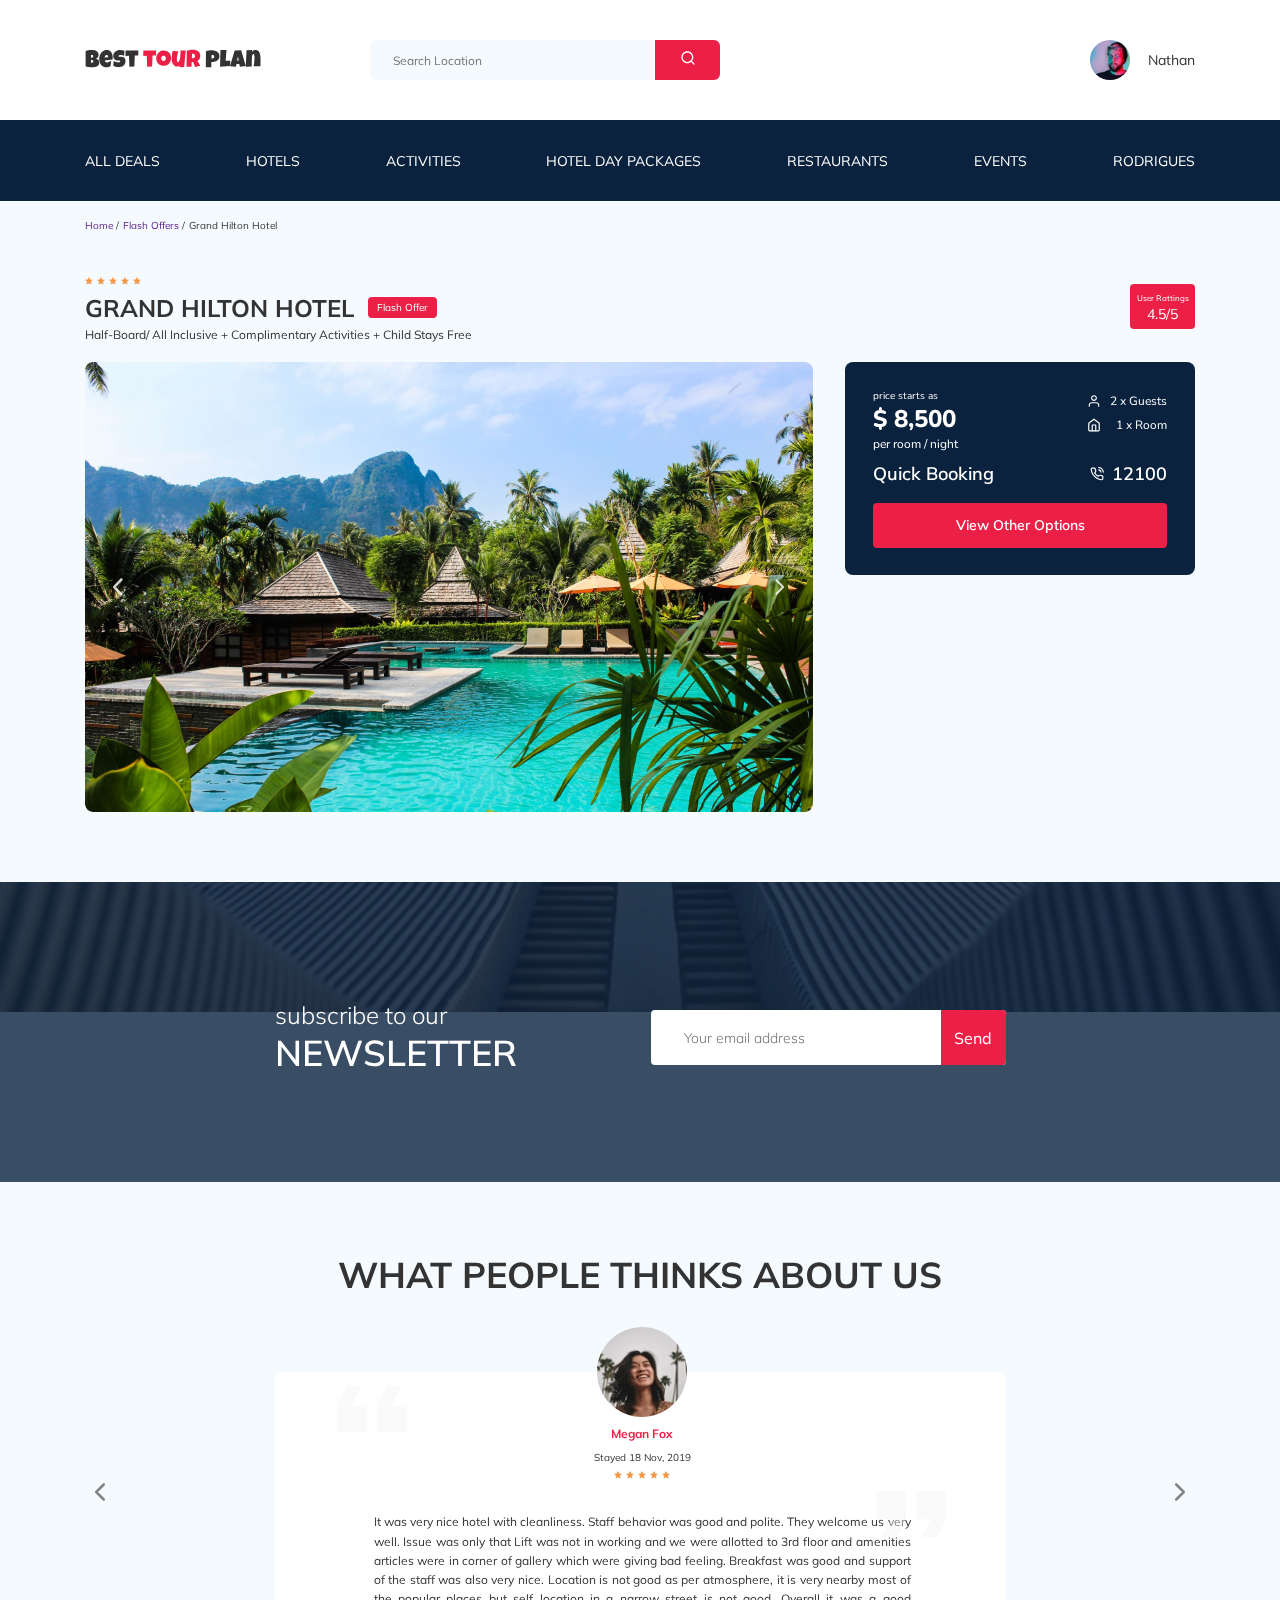
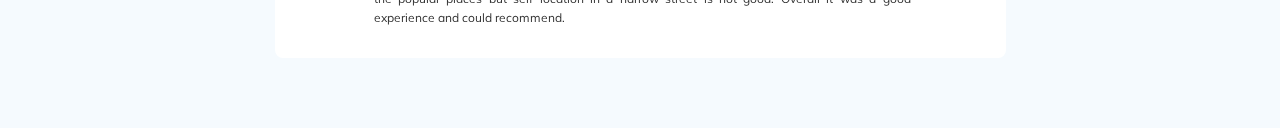
==== index.html @ c6897588 "create prollax effect for newsletter background" ====
<!DOCTYPE html>
<html lang="en">
<head>
    <meta charset="UTF-8">
    <meta name="viewport" content="width=device-width, initial-scale=1.0">
    <link rel="stylesheet" href="./css/swiper-bundle.min.css">
    <link rel="stylesheet" href="./css/style.css">
    <link href="https://fonts.googleapis.com/css2?family=Mulish:wght@400;700&family=Nunito:wght@400;700;800&display=swap" rel="stylesheet">
    <title>Best Tour Plan - Hotel Booking</title>
</head>
<body>
    <header class="navbar">
        <div class="container">
            <div class="navbar-top">
                <a href="#" class="logo">
                    <img src="img/logo.svg" alt="Logo: Best Tour Plan" class="logo__img">
                </a>

                <form action="get" class="search navbar__search">
                    <input type="text" class="search__input" placeholder="Search Location">
                    <button class="search__button">
                        <img src="img/search.svg" alt="Icon: search">
                    </button>
                </form>

                <a href="#" class="navbar__user user">
                    <img src="img/avatar.jpg" alt="Avatar: Nathan" class="user__avatar">
                    <span class="user__name">Nathan</span>
                </a>
                <!-- /.user -->
                <button class="menu-btn navbar-top__menu-btn">
                    <span class="menu-btn__line"></span>
                    <span class="menu-btn__line"></span>
                    <span class="menu-btn__line"></span>
                </button>
            </div>
            <!-- /.navbar-top -->
        </div>
        <!-- /.container -->
        <div class="navbar-bottom">
            <div class="container">
                <ul class="navbar-menu">
                    <li class="navbar-menu__item"><a href="#" class="navbar-menu__link">All Deals</a></li>
                    <li class="navbar-menu__item"><a href="#" class="navbar-menu__link">Hotels</a></li>
                    <li class="navbar-menu__item"><a href="#" class="navbar-menu__link">Activities</a></li>
                    <li class="navbar-menu__item"><a href="#" class="navbar-menu__link">Hotel Day Packages</a></li>
                    <li class="navbar-menu__item"><a href="#" class="navbar-menu__link">Restaurants</a></li>
                    <li class="navbar-menu__item"><a href="#" class="navbar-menu__link">Events</a></li>
                    <li class="navbar-menu__item"><a href="#" class="navbar-menu__link">Rodrigues</a></li>
                </ul>
                <!-- /.navbar-menu -->
            </div>
            <!-- /.container -->
        </div>
        <!-- /.navbar-bottom -->
    </header>
    <nav class="breadcrumb">
        <div class="container">
            <ul class="breadcrumb-list">
                <li class="breadcrumb-list__item">
                    <a href="" class="breadcrumb-list__link">Home</a>
                </li>
                <li class="breadcrumb-list__item">
                    <a href="" class="breadcrumb-list__link">Flash Offers</a>
                </li>
                <li class="breadcrumb-list__item">Grand Hilton Hotel</li>
            </ul>
        </div>
        <!-- /.container -->
    </nav>
    <!-- /.breadcrumb -->
    <section class="hotel">
        <div class="container">
            <div class="hotel-info">
                <div class="hotel-info__left">
                    <div class="hotel-wrapper">
                        <div class="stars">
                            <img src="img/star.svg" alt="Star" class="star">
                            <img src="img/star.svg" alt="Star" class="star">
                            <img src="img/star.svg" alt="Star" class="star">
                            <img src="img/star.svg" alt="Star" class="star">
                            <img src="img/star.svg" alt="Star" class="star">
                        </div>
                        <h1 class="hotel-name hotel-info__name">GRAND HILTON HOTEL</h1>
                        <span class="hotel-info__offer extras">Flash Offer</span>
                    </div>
                    <!-- /.hotel-wrapper -->
                    <p class="description">Half-Board/ All Inclusive + Complimentary Activities + Child Stays Free</p>
                </div>
                <div class="hotel-info__right">
                    <div class="raiting extras">
                        <span class="raiting__text">User Rattings</span>
                        <span class="raiting__counter">4.5/<span class="raiting__counter">5</span></span>
                    </div>
                    <!-- /.raiting -->
                </div>
            </div>
            <!-- /.hotel-info -->
            <div class="hotel-grid">
                <div class="slider">
                    <!-- Slider main container -->
                    <div class="swiper-container hotel-slider">
                        <!-- Additional required wrapper -->
                        <div class="swiper-wrapper">
                            <!-- Slides -->
                            <div class="swiper-slide">
                                <img class="swiper-slide__img" src="img/slide.jpg" alt="Slide"/>
                            </div>
                            <div class="swiper-slide">
                                <img class="swiper-slide__img" src="img/slide1.jpg" alt="Slide"/>
                            </div>
                            <div class="swiper-slide">
                                <img class="swiper-slide__img" src="img/slide2.jpg" alt="Slide"/>
                            </div>
                            <div class="swiper-slide">
                                <img class="swiper-slide__img" src="img/slide3.jpg" alt="Slide"/>
                            </div>
                            <div class="swiper-slide">
                                <img class="swiper-slide__img" src="img/slide4.jpg" alt="Slide"/>
                            </div>
                            <div class="swiper-slide">
                                <img class="swiper-slide__img" src="img/slide5.jpg" alt="Slide"/>
                            </div>
                        </div>

                        <!-- If we need navigation buttons -->
                        <button class="slider-button slider-button--prev"></button>
                        <button class="slider-button slider-button--next"></button>
                    </div>
                </div>
                <!-- /.slider -->
                <div class="hotel-data">
                    <div class="booking">
                        <div class="booking__info">
                            <div class="price">
                                <span class="price__start">price starts as</span>
                                <strong class="price__pricetag">$ 8,500</strong>
                                <span class="price__per-room">per room / night</span>
                            </div>
                            <div class="booking-room">
                                <div class="booking__text">
                                    <img src="img/user.svg" alt="Icon user" class="booking__icon">
                                    <span class="booking__description">2 x Guests</span>
                                </div>
                                <div class="booking__text">
                                    <img src="img/home.svg" alt="Icon user" class="booking__icon">
                                    <span class="booking__description">1 x Room</span>
                                </div>
                            </div>
                        </div>
                        <!-- /.booking-info -->
                        <div class="call-center">
                            <span class="call-center__text">Quick Booking</span>
                            <a href="tel:12100" class="call-center__phone">
                                <img src="img/phone-call.svg" alt="Icon phone">
                                <span class="call-center__num">12100</span>
                            </a>
                        </div>
                        <!-- /.call-center -->
                        <button class="button extras booking__button">View Other Options</button>
                    </div>
                    <!-- /.booking -->
                    <div class="map">
                        <iframe src="https://www.google.com/maps/embed?pb=!1m18!1m12!1m3!1d6371451.900787557!2d15.910583748722319!3d42.6094086782353!2m3!1f0!2f0!3f0!3m2!1i1024!2i768!4f13.1!3m3!1m2!1s0x0%3A0x2f95aef5e17af993!2sHilton%20Sorrento%20Palace!5e0!3m2!1sru!2sby!4v1600784688080!5m2!1sru!2sby" 
                        width="100%" height="100%" frameborder="0" style="border:0;border-radius: 10px;" allowfullscreen="" aria-hidden="false" tabindex="0"></iframe>
                    </div>
                    <!-- /.map -->
                </div>
            </div>
            <!-- /.hotel-grid -->
        </div>
        <!-- /.container -->
    </section>
    <section class="newsletter" data-parallax="scroll">
        <div class="newsletter-wrapper">
            <h2 class="newsletter-title">
                subscribe to our
                <span class="newsletter-title__strong">Newsletter</span>
            </h2>
            <form action="get" class="subscribe newsletter__subscribe">
                <input type="text" class="subscribe__input" placeholder="Your email address">
                <button class="subscribe__button">Send</button>
            </form>
        </div>
        <!-- /.newsletter-wrapper -->
    </section>
    <section class="reviews">
        <div class="container">
            <h2 class="reviews__title">What people thinks about us</h2>
            <div class="swiper-container reviews-slider">
                <!-- Additional required wrapper -->
                <div class="swiper-wrapper">
                    <!-- Slides -->
                    <div class="swiper-slide">
                        <div class="reviews-slider__item">
                            <div class="reviews-slider__profile">
                                <img src="img/review-avatar.jpg" alt="Photo Megan Fox" class="reviews-slider__avatar">
                                <h3 class="reviews-slider__username">Megan Fox</h3>
                                <span class="reviews-slider__date">Stayed 18 Nov, 2019</span>
                                <div class="stars reviews-rating">
                                    <img src="img/star.svg" alt="Star" class="star">
                                    <img src="img/star.svg" alt="Star" class="star">
                                    <img src="img/star.svg" alt="Star" class="star">
                                    <img src="img/star.svg" alt="Star" class="star">
                                    <img src="img/star.svg" alt="Star" class="star">
                                </div>
                            </div>
                            <!-- /.reviews-slider__profile -->
                            <p class="reviews-slider__text">
                                It was very nice hotel with cleanliness. Staff behavior was good and polite. 
                                They welcome us very well. Issue was only that Lift was not in working and 
                                we were allotted to 3rd floor and amenities articles were in corner of gallery 
                                which were giving bad feeling. Breakfast was good and support of the staff was 
                                also very nice. Location is not good as per atmosphere, it is very nearby most 
                                of the popular places but self location in a narrow street is not good. Overall 
                                it was a good experience and could recommend. 
                            </p>
                            <!-- /.reviews-slider__text -->
                        </div>
                        <!-- /.reviews-slider__item -->
                    </div>
                    <!-- /.swiper-slide -->
                    <div class="swiper-slide">
                        <div class="reviews-slider__item">
                            <div class="reviews-slider__profile">
                                <img src="img/review-avatar1.jpg" alt="Photo Mabel" class="reviews-slider__avatar">
                                <h3 class="reviews-slider__username">Mabel</h3>
                                <span class="reviews-slider__date">Stayed 1 July, 2019</span>
                                <div class="stars reviews-rating">
                                    <img src="img/star.svg" alt="Star" class="star">
                                    <img src="img/star.svg" alt="Star" class="star">
                                    <img src="img/star.svg" alt="Star" class="star">
                                    <img src="img/star.svg" alt="Star" class="star">
                                    <img src="img/star.svg" alt="Star" class="star">
                                </div>
                            </div>
                            <!-- /.reviews-slider__profile -->
                            <p class="reviews-slider__text">
                                It was very nice hotel with cleanliness. Staff behavior was good and polite. 
                                They welcome us very well. Issue was only that Lift was not in working and 
                                we were allotted to 3rd floor and amenities articles were in corner of gallery 
                                which were giving bad feeling. Breakfast was good and support of the staff was 
                                also very nice. Location is not good as per atmosphere, it is very nearby most 
                                of the popular places but self location in a narrow street is not good. Overall 
                                it was a good experience and could recommend. 
                            </p>
                            <!-- /.reviews-slider__text -->
                        </div>
                        <!-- /.reviews-slider__item -->
                    </div>
                    <!-- /.swiper-slide -->
                    <div class="swiper-slide">
                        <div class="reviews-slider__item">
                            <div class="reviews-slider__profile">
                                <img src="img/review-avatar2.jpg" alt="Photo OMON" class="reviews-slider__avatar">
                                <h3 class="reviews-slider__username">OMONovez</h3>
                                <span class="reviews-slider__date">Stayed 23 Sep, 2020</span>
                                <div class="stars reviews-rating">
                                    <img src="img/star.svg" alt="Star" class="star">
                                </div>
                            </div>
                            <!-- /.reviews-slider__profile -->
                            <p class="reviews-slider__text">
                                Worst hotel ive stayed in. - The lock housing was exposed meaning it wasnt difficult 
                                to break into our room. - No safety deposit boxes in rooms. - Hot water constantly 
                                running out. - No ventilation in bathroom (No window or extractor fan) leaving the 
                                bathroom misty after taking a shower and leaving it smelly after using the loo. - 
                                Virtually no cooking utensils, making a basic task such as hard boiling an egg extremely difficult. 
                                No sponge to clean any dishes. - Beds were extremely uncomfortable, may as well of slept on their sun loungers. 
                            </p>
                            <!-- /.reviews-slider__text -->
                        </div>
                        <!-- /.reviews-slider__item -->
                    </div>
                    <!-- /.swiper-slide -->
                </div>
                <!-- If we need navigation buttons -->
                <button class="reviews-slider__button reviews-slider__button--prev"></button>
                <button class="reviews-slider__button reviews-slider__button--next"></button>
            </div>
        </div>
        <!-- /.container -->
    </section>
    <script src="https://ajax.googleapis.com/ajax/libs/jquery/3.2.1/jquery.min.js"></script>
    <script src="js/parallax.min.js"></script>    
    <script src="js/swiper-bundle.min.js"></script>
    <script src="js/main.js"></script>
</body>
</html>
---- css/style.css ----
* {
  -webkit-box-sizing: border-box;
          box-sizing: border-box;
}

body {
  color: #333333;
  font-family: 'Mulish', sans-serif;
  background-color: #F5FAFE;
}

.container {
  max-width: 1110px;
  margin: auto;
}

img {
  max-width: 100%;
}

button {
  border: none;
  cursor: pointer;
}

html {
  line-height: 1.15;
  /* 1 */
  -webkit-text-size-adjust: 100%;
  /* 2 */
}

/* Sections
     ========================================================================== */
/**
   * Remove the margin in all browsers.
   */
body {
  margin: 0;
}

/**
   * Render the `main` element consistently in IE.
   */
main {
  display: block;
}

/**
   * Correct the font size and margin on `h1` elements within `section` and
   * `article` contexts in Chrome, Firefox, and Safari.
   */
h1 {
  font-size: 2em;
  margin: 0.67em 0;
}

/* Grouping content
     ========================================================================== */
/**
   * 1. Add the correct box sizing in Firefox.
   * 2. Show the overflow in Edge and IE.
   */
hr {
  -webkit-box-sizing: content-box;
          box-sizing: content-box;
  /* 1 */
  height: 0;
  /* 1 */
  overflow: visible;
  /* 2 */
}

/**
   * 1. Correct the inheritance and scaling of font size in all browsers.
   * 2. Correct the odd `em` font sizing in all browsers.
   */
pre {
  font-family: monospace, monospace;
  /* 1 */
  font-size: 1em;
  /* 2 */
}

/* Text-level semantics
     ========================================================================== */
/**
   * Remove the gray background on active links in IE 10.
   */
a {
  background-color: transparent;
}

/**
   * 1. Remove the bottom border in Chrome 57-
   * 2. Add the correct text decoration in Chrome, Edge, IE, Opera, and Safari.
   */
abbr[title] {
  border-bottom: none;
  /* 1 */
  text-decoration: underline;
  /* 2 */
  -webkit-text-decoration: underline dotted;
          text-decoration: underline dotted;
  /* 2 */
}

/**
   * Add the correct font weight in Chrome, Edge, and Safari.
   */
b,
strong {
  font-weight: bolder;
}

/**
   * 1. Correct the inheritance and scaling of font size in all browsers.
   * 2. Correct the odd `em` font sizing in all browsers.
   */
code,
kbd,
samp {
  font-family: monospace, monospace;
  /* 1 */
  font-size: 1em;
  /* 2 */
}

/**
   * Add the correct font size in all browsers.
   */
small {
  font-size: 80%;
}

/**
   * Prevent `sub` and `sup` elements from affecting the line height in
   * all browsers.
   */
sub,
sup {
  font-size: 75%;
  line-height: 0;
  position: relative;
  vertical-align: baseline;
}

sub {
  bottom: -0.25em;
}

sup {
  top: -0.5em;
}

/* Embedded content
     ========================================================================== */
/**
   * Remove the border on images inside links in IE 10.
   */
img {
  border-style: none;
}

/* Forms
     ========================================================================== */
/**
   * 1. Change the font styles in all browsers.
   * 2. Remove the margin in Firefox and Safari.
   */
button,
input,
optgroup,
select,
textarea {
  font-family: inherit;
  /* 1 */
  font-size: 100%;
  /* 1 */
  line-height: 1.15;
  /* 1 */
  margin: 0;
  /* 2 */
}

/**
   * Show the overflow in IE.
   * 1. Show the overflow in Edge.
   */
button,
input {
  /* 1 */
  overflow: visible;
}

/**
   * Remove the inheritance of text transform in Edge, Firefox, and IE.
   * 1. Remove the inheritance of text transform in Firefox.
   */
button,
select {
  /* 1 */
  text-transform: none;
}

/**
   * Correct the inability to style clickable types in iOS and Safari.
   */
button,
[type="button"],
[type="reset"],
[type="submit"] {
  -webkit-appearance: button;
}

/**
   * Remove the inner border and padding in Firefox.
   */
button::-moz-focus-inner,
[type="button"]::-moz-focus-inner,
[type="reset"]::-moz-focus-inner,
[type="submit"]::-moz-focus-inner {
  border-style: none;
  padding: 0;
}

/**
   * Restore the focus styles unset by the previous rule.
   */
button:-moz-focusring,
[type="button"]:-moz-focusring,
[type="reset"]:-moz-focusring,
[type="submit"]:-moz-focusring {
  outline: 1px dotted ButtonText;
}

/**
   * Correct the padding in Firefox.
   */
fieldset {
  padding: 0.35em 0.75em 0.625em;
}

/**
   * 1. Correct the text wrapping in Edge and IE.
   * 2. Correct the color inheritance from `fieldset` elements in IE.
   * 3. Remove the padding so developers are not caught out when they zero out
   *    `fieldset` elements in all browsers.
   */
legend {
  -webkit-box-sizing: border-box;
          box-sizing: border-box;
  /* 1 */
  color: inherit;
  /* 2 */
  display: table;
  /* 1 */
  max-width: 100%;
  /* 1 */
  padding: 0;
  /* 3 */
  white-space: normal;
  /* 1 */
}

/**
   * Add the correct vertical alignment in Chrome, Firefox, and Opera.
   */
progress {
  vertical-align: baseline;
}

/**
   * Remove the default vertical scrollbar in IE 10+.
   */
textarea {
  overflow: auto;
}

/**
   * 1. Add the correct box sizing in IE 10.
   * 2. Remove the padding in IE 10.
   */
[type="checkbox"],
[type="radio"] {
  -webkit-box-sizing: border-box;
          box-sizing: border-box;
  /* 1 */
  padding: 0;
  /* 2 */
}

/**
   * Correct the cursor style of increment and decrement buttons in Chrome.
   */
[type="number"]::-webkit-inner-spin-button,
[type="number"]::-webkit-outer-spin-button {
  height: auto;
}

/**
   * 1. Correct the odd appearance in Chrome and Safari.
   * 2. Correct the outline style in Safari.
   */
[type="search"] {
  -webkit-appearance: textfield;
  /* 1 */
  outline-offset: -2px;
  /* 2 */
}

/**
   * Remove the inner padding in Chrome and Safari on macOS.
   */
[type="search"]::-webkit-search-decoration {
  -webkit-appearance: none;
}

/**
   * 1. Correct the inability to style clickable types in iOS and Safari.
   * 2. Change font properties to `inherit` in Safari.
   */
::-webkit-file-upload-button {
  -webkit-appearance: button;
  /* 1 */
  font: inherit;
  /* 2 */
}

/* Interactive
     ========================================================================== */
/*
   * Add the correct display in Edge, IE 10+, and Firefox.
   */
details {
  display: block;
}

/*
   * Add the correct display in all browsers.
   */
summary {
  display: list-item;
}

/* Misc
     ========================================================================== */
/**
   * Add the correct display in IE 10+.
   */
template {
  display: none;
}

/**
   * Add the correct display in IE 10.
   */
[hidden] {
  display: none;
}

.navbar {
  background-color: #fff;
}

.navbar-top {
  display: -webkit-box;
  display: -ms-flexbox;
  display: flex;
  -webkit-box-align: center;
      -ms-flex-align: center;
          align-items: center;
  -webkit-box-pack: justify;
      -ms-flex-pack: justify;
          justify-content: space-between;
  padding-top: 40px;
  padding-bottom: 40px;
}

.navbar-top__menu-btn {
  display: none;
}

.navbar__search {
  margin-right: auto;
  margin-left: 108px;
}

.navbar-bottom {
  background-color: #0A223D;
  width: 100%;
}

.navbar-menu {
  text-decoration: none;
  color: #fff;
  list-style: none;
  margin: 0;
  display: -webkit-box;
  display: -ms-flexbox;
  display: flex;
  -webkit-box-align: center;
      -ms-flex-align: center;
          align-items: center;
  -webkit-box-pack: justify;
      -ms-flex-pack: justify;
          justify-content: space-between;
  background-color: #0A223D;
  padding: 31px 0;
}

.navbar-menu__link {
  color: inherit;
  text-decoration: none;
  text-transform: uppercase;
  font-size: 14px;
  line-height: 18px;
}

.logo {
  width: 177px;
}

.search {
  display: -webkit-box;
  display: -ms-flexbox;
  display: flex;
  position: relative;
  overflow: hidden;
  border-radius: 6px;
  height: 40px;
}

.search__input {
  width: 350px;
  height: 100%;
  padding-left: 23px;
  padding-right: 75px;
  background-color: #F5FAFE;
  border: none;
  font-size: 12px;
  line-height: 15px;
  color: #333333;
}

.search__button {
  position: absolute;
  border: none;
  top: 0;
  right: 0;
  height: 100%;
  width: 65px;
  background-color: #EC1F46;
}

.user {
  display: -webkit-box;
  display: -ms-flexbox;
  display: flex;
  -webkit-box-align: center;
      -ms-flex-align: center;
          align-items: center;
  text-decoration: none;
}

.user__avatar {
  width: 40px;
  height: 40px;
  border-radius: 50%;
  -o-object-fit: cover;
     object-fit: cover;
  margin-right: 18px;
}

.user__name {
  font-size: 14px;
  line-height: 18px;
  color: #333333;
}

.breadcrumb-list {
  list-style: none;
  display: -webkit-box;
  display: -ms-flexbox;
  display: flex;
  -webkit-box-align: center;
      -ms-flex-align: center;
          align-items: center;
  padding: 18px 0;
  margin: 0;
}

.breadcrumb-list__link {
  text-decoration: none;
}

.breadcrumb-list__item {
  font-size: 10px;
  line-height: 13px;
}

.breadcrumb-list__item:not(:last-child)::after {
  content: '/';
  margin-right: 4px;
}

.hotel {
  padding-top: 20px;
  padding-bottom: 70px;
}

.hotel-info {
  display: -webkit-box;
  display: -ms-flexbox;
  display: flex;
  -webkit-box-pack: justify;
      -ms-flex-pack: justify;
          justify-content: space-between;
  -webkit-box-align: center;
      -ms-flex-align: center;
          align-items: center;
  padding-bottom: 20px;
}

.hotel-info__left {
  color: #333333;
}

.hotel-info__offer {
  padding: 4px 9px;
  margin-top: 4px;
  font-size: 10px;
  line-height: 13px;
}

.hotel-name {
  font-weight: bold;
  font-size: 24px;
  line-height: 30px;
  margin: 0;
  margin-top: 5px;
  display: inline;
  margin-right: 14px;
}

.hotel-wrapper {
  display: -webkit-box;
  display: -ms-flexbox;
  display: flex;
  -ms-flex-wrap: wrap;
      flex-wrap: wrap;
  -webkit-box-align: center;
      -ms-flex-align: center;
          align-items: center;
}

.hotel-grid {
  display: -webkit-box;
  display: -ms-flexbox;
  display: flex;
  -webkit-box-pack: justify;
      -ms-flex-pack: justify;
          justify-content: space-between;
}

.hotel-data {
  display: -webkit-box;
  display: -ms-flexbox;
  display: flex;
  -webkit-box-orient: vertical;
  -webkit-box-direction: normal;
      -ms-flex-direction: column;
          flex-direction: column;
  -webkit-box-pack: justify;
      -ms-flex-pack: justify;
          justify-content: space-between;
}

.stars {
  -ms-flex-preferred-size: 100%;
      flex-basis: 100%;
}

.extras {
  background-color: #EC1F46;
  border-radius: 4px;
  color: #fff;
}

.raiting {
  max-width: 65px;
  min-height: 45px;
  text-align: center;
  padding-top: 2px;
}

.raiting__text {
  font-size: 8px;
  line-height: 10px;
}

.raiting__counter {
  font-size: 14px;
  line-height: 18px;
}

.raiting__counter-max {
  font-size: 11px;
}

.description {
  font-size: 12px;
  line-height: 15px;
  margin: 0;
  margin-top: 4px;
}

.swiper-container {
  width: 100%;
  height: 100%;
  border-radius: 8px;
}

.slider {
  width: 728px;
  height: 450px;
}

.slider-button {
  position: absolute;
  top: 50%;
  -webkit-transform: translateY(-50%);
          transform: translateY(-50%);
  z-index: 99;
  width: 30px;
  height: 30px;
  cursor: pointer;
  background-color: transparent;
  background-position: center;
  background-repeat: no-repeat;
  background-size: 10px;
}

.slider-button--next {
  right: 18px;
  background-image: url(../img/arrow-next.svg);
}

.slider-button--prev {
  left: 18px;
  background-image: url(../img/arrow-prev.svg);
}

.booking {
  background-color: #0A223D;
  border-radius: 8px;
  width: 350px;
  min-height: 210px;
  padding: 27px 28px;
  color: #fff;
}

.booking__info {
  display: -webkit-box;
  display: -ms-flexbox;
  display: flex;
  -webkit-box-pack: justify;
      -ms-flex-pack: justify;
          justify-content: space-between;
  margin-bottom: 9px;
}

.booking-room {
  margin-top: 4px;
  font-family: Nunito;
  font-size: 12px;
  line-height: 16px;
}

.booking__text {
  display: -webkit-box;
  display: -ms-flexbox;
  display: flex;
  -webkit-box-align: center;
      -ms-flex-align: center;
          align-items: center;
  -webkit-box-pack: justify;
      -ms-flex-pack: justify;
          justify-content: space-between;
  font-style: normal;
  font-weight: normal;
  margin-bottom: 8px;
}

.booking__description {
  margin-left: 9px;
}

.booking__button {
  width: 100%;
  min-height: 45px;
  font-style: normal;
  font-weight: 600;
  font-size: 14px;
  line-height: 19px;
}

.price {
  display: -webkit-box;
  display: -ms-flexbox;
  display: flex;
  -webkit-box-orient: vertical;
  -webkit-box-direction: normal;
      -ms-flex-direction: column;
          flex-direction: column;
}

.price__start {
  font-family: Nunito;
  font-size: 10px;
  line-height: 14px;
}

.price__pricetag {
  font-family: Nunito;
  font-weight: 800;
  font-size: 24px;
  line-height: 33px;
}

.price__per-room {
  font-family: Nunito;
  font-size: 12px;
  line-height: 16px;
}

.call-center {
  display: -webkit-box;
  display: -ms-flexbox;
  display: flex;
  -webkit-box-align: center;
      -ms-flex-align: center;
          align-items: center;
  -webkit-box-pack: justify;
      -ms-flex-pack: justify;
          justify-content: space-between;
  margin-bottom: 17px;
}

.call-center__text {
  font-style: normal;
  font-weight: 600;
  font-size: 18px;
  line-height: 25px;
}

.call-center__phone {
  display: -webkit-box;
  display: -ms-flexbox;
  display: flex;
  -webkit-box-align: center;
      -ms-flex-align: center;
          align-items: center;
  -webkit-box-pack: justify;
      -ms-flex-pack: justify;
          justify-content: space-between;
  color: inherit;
  text-decoration: none;
  font-style: normal;
  font-weight: 600;
  font-size: 18px;
  line-height: 25px;
}

.call-center__num {
  margin-left: 8px;
}

.map {
  width: 347px;
  height: 213px;
}

.newsletter {
  position: relative;
  padding: 98px 0 87px 0;
  background-position: center;
  background-repeat: no-repeat;
  background-size: cover;
}

.newsletter:before {
  content: '';
  position: absolute;
  top: 0;
  width: 100%;
  height: 100%;
  background-color: rgba(10, 34, 61, 0.8);
}

.newsletter-wrapper {
  position: relative;
  max-width: 731px;
  margin: auto;
  display: -webkit-box;
  display: -ms-flexbox;
  display: flex;
  -webkit-box-align: center;
      -ms-flex-align: center;
          align-items: center;
  -webkit-box-pack: justify;
      -ms-flex-pack: justify;
          justify-content: space-between;
}

.newsletter-title {
  display: -webkit-box;
  display: -ms-flexbox;
  display: flex;
  -webkit-box-orient: vertical;
  -webkit-box-direction: normal;
      -ms-flex-direction: column;
          flex-direction: column;
  color: #fff;
  font-weight: 300;
  font-size: 24px;
  line-height: 30px;
}

.newsletter-title__strong {
  font-weight: 600;
  font-size: 36px;
  line-height: 45px;
  text-transform: uppercase;
}

.subscribe {
  position: relative;
  overflow: hidden;
  border-radius: 4px;
  width: 355px;
  height: 55px;
}

.subscribe__input {
  position: absolute;
  width: 100%;
  height: 100%;
  border: none;
  padding-left: 33px;
  font-weight: 300;
  font-size: 14px;
  line-height: 18px;
  color: #BDBDBD;
  padding-right: 75px;
}

.subscribe__button {
  position: absolute;
  right: 0;
  top: 0;
  background-color: #EC1F46;
  min-width: 65px;
  max-width: 50%;
  height: 100%;
  border: none;
  color: #fff;
  overflow: hidden;
  word-break: break-all;
  text-overflow: ellipsis;
}

.subscribe__button:hover {
  overflow: auto;
  text-overflow: none;
  white-space: normal;
}

.reviews {
  padding: 40px 0 70px 0;
}

.reviews__title {
  font-weight: bold;
  font-size: 36px;
  line-height: 45px;
  text-align: center;
  text-transform: uppercase;
}

.reviews-slider__avatar {
  width: 90px;
  height: 90px;
  border-radius: 50%;
  -o-object-fit: cover;
     object-fit: cover;
  top: -45px;
}

.reviews-slider__item {
  position: relative;
  background-color: #fff;
  padding: 0 95px 30px 99px;
  margin: auto;
  max-width: 731px;
  min-height: 280px;
  display: -webkit-box;
  display: -ms-flexbox;
  display: flex;
  -webkit-box-orient: vertical;
  -webkit-box-direction: normal;
      -ms-flex-direction: column;
          flex-direction: column;
  -webkit-box-align: center;
      -ms-flex-align: center;
          align-items: center;
  border-radius: 8px;
  margin-top: 45px;
}

.reviews-slider__item:before {
  position: absolute;
  content: '';
  width: 70px;
  height: 47px;
  top: 13px;
  left: 62px;
  background-image: url(../img/quote-left.svg);
}

.reviews-slider__item:after {
  position: absolute;
  content: '';
  width: 70px;
  height: 47px;
  top: 118px;
  right: 60px;
  background-image: url(../img/quote-right.svg);
}

.reviews-slider__button {
  position: absolute;
  top: 50%;
  -webkit-transform: translateY(-50%);
          transform: translateY(-50%);
  z-index: 99;
  width: 30px;
  height: 30px;
  cursor: pointer;
  background-color: transparent;
  background-position: center;
  background-repeat: no-repeat;
}

.reviews-slider__button--prev {
  cursor: pointer;
  background-image: url(../img/chevron-left.svg);
  left: 0;
}

.reviews-slider__button--next {
  background-image: url(../img/chevron-right.svg);
  right: 0;
}

.reviews-slider__profile {
  display: -webkit-box;
  display: -ms-flexbox;
  display: flex;
  -webkit-box-orient: vertical;
  -webkit-box-direction: normal;
      -ms-flex-direction: column;
          flex-direction: column;
  -webkit-box-align: center;
      -ms-flex-align: center;
          align-items: center;
  margin-top: -45px;
}

.reviews-slider__username {
  margin: 9px 0 10px;
  color: #EC1F46;
  font-weight: bold;
  font-size: 12px;
  line-height: 15px;
}

.reviews-slider__date {
  font-size: 10px;
  line-height: 13px;
}

.reviews-slider__text {
  margin: 0;
  margin-top: 30px;
  font-size: 12px;
  line-height: 160%;
  text-align: justify;
}

@media (max-width: 1200px) {
  .container {
    max-width: 960px;
  }
  .slider {
    width: 590px;
  }
  .swiper-slide__img {
    height: 100%;
    width: 100%;
    -o-object-fit: cover;
       object-fit: cover;
  }
}

@media (max-width: 992px) {
  .newsletter-wrapper,
  .container {
    max-width: 700px;
  }
  .logo {
    width: 132px;
  }
  .navbar-top {
    padding-top: 30px;
    padding-bottom: 30px;
  }
  .navbar__search {
    margin-left: auto;
  }
  .navbar-menu {
    padding-top: 22px;
    padding-bottom: 22px;
  }
  .navbar-menu__link {
    font-size: 12px;
    line-height: 15px;
  }
  .search__input {
    width: 340px;
  }
  .hotel-grid {
    -webkit-box-orient: vertical;
    -webkit-box-direction: normal;
        -ms-flex-direction: column;
            flex-direction: column;
  }
  .hotel-data {
    -webkit-box-orient: horizontal;
    -webkit-box-direction: normal;
        -ms-flex-direction: row;
            flex-direction: row;
  }
  .slider {
    width: 100%;
    margin-bottom: 30px;
  }
  .booking {
    width: 340px;
  }
  .map {
    width: 340px;
  }
  .reviews-slider__item {
    max-width: 580px;
    padding: 0 62px 30px;
  }
}

@media (max-width: 768px) {
  .container {
    max-width: 676px;
    width: 92%;
  }
  .navbar-menu, .navbar__search, .navbar__user {
    display: none;
  }
  .menu-btn {
    display: -webkit-box;
    display: -ms-flexbox;
    display: flex;
    width: 16px;
    height: 11px;
    padding: 0;
    border: none;
    -webkit-box-align: center;
        -ms-flex-align: center;
            align-items: center;
    -webkit-box-pack: justify;
        -ms-flex-pack: justify;
            justify-content: space-between;
    -webkit-box-orient: vertical;
    -webkit-box-direction: normal;
        -ms-flex-direction: column;
            flex-direction: column;
    cursor: pointer;
  }
  .menu-btn__line {
    width: 16px;
    height: 1px;
    background-color: #333333;
  }
  .stars {
    -ms-flex-preferred-size: auto;
        flex-basis: auto;
    margin-right: 32px;
  }
  .hotel {
    padding-top: 5px;
  }
  .hotel-name {
    -ms-flex-preferred-size: 100%;
        flex-basis: 100%;
  }
  .hotel-wrapper {
    -webkit-box-pack: justify;
        -ms-flex-pack: justify;
            justify-content: space-between;
  }
  .hotel-info__left {
    width: 100%;
  }
  .hotel-info__name {
    margin-top: 10px;
  }
  .hotel-info__offer {
    -webkit-box-ordinal-group: 0;
        -ms-flex-order: -1;
            order: -1;
    margin-left: 0;
  }
  .raiting {
    display: none;
  }
  .slider {
    height: 350px;
  }
  .hotel-data {
    -webkit-box-orient: vertical;
    -webkit-box-direction: normal;
        -ms-flex-direction: column;
            flex-direction: column;
    min-height: 450px;
  }
  .booking {
    width: 100%;
  }
  .map {
    width: 100%;
  }
  .newsletter-wrapper {
    -webkit-box-orient: vertical;
    -webkit-box-direction: normal;
        -ms-flex-direction: column;
            flex-direction: column;
    max-width: 676px;
    width: 92%;
    -webkit-box-align: start;
        -ms-flex-align: start;
            align-items: flex-start;
  }
  .reviews__title {
    font-size: 18px;
    line-height: 23px;
    margin: 0 18px 42px;
  }
  .reviews-rating {
    margin-right: 0;
  }
  .reviews-slider__button {
    top: 32px;
  }
  .reviews-slider__button--prev {
    left: 50%;
    -webkit-transform: translate(-50%, 0);
            transform: translate(-50%, 0);
    margin-left: -80px;
  }
  .reviews-slider__button--next {
    right: 50%;
    -webkit-transform: translate(50%, 0);
            transform: translate(50%, 0);
    margin-right: -80px;
  }
  .reviews-slider__item {
    padding: 0 31px 36px;
  }
  .reviews-slider__item:before, .reviews-slider__item:after {
    display: none;
  }
}

@media (max-width: 576px) {
  .logo {
    width: 99px;
  }
  .container {
    max-width: 676px;
    width: 92%;
  }
  .navbar-top {
    padding-top: 30px;
    padding-bottom: 30px;
  }
  .slider {
    margin-bottom: 20px;
    height: 179px;
  }
  .hotel-data {
    height: 403px;
  }
  .subscribe {
    width: 100%;
  }
  .newsletter {
    padding: 76px 0 83px 0;
  }
  .newsletter-title {
    margin-bottom: 37px;
  }
}
/*# sourceMappingURL=style.css.map */
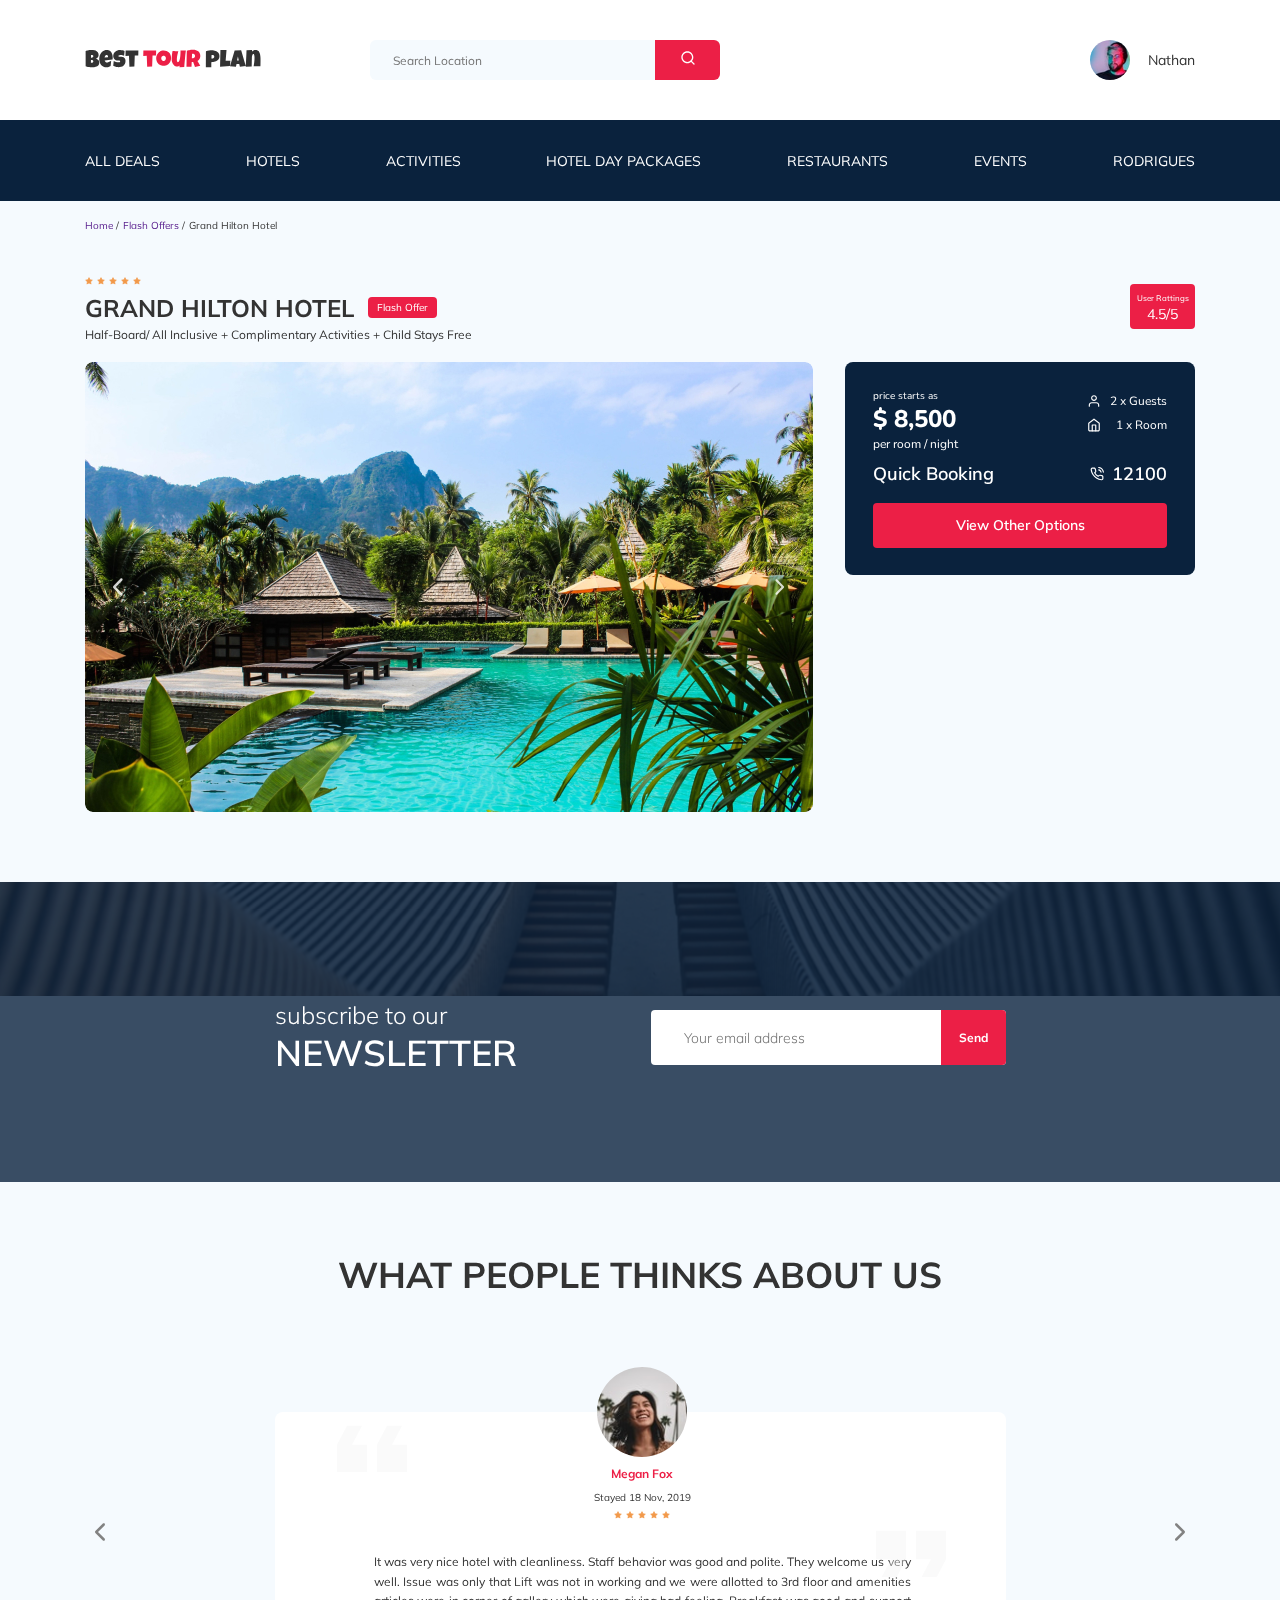
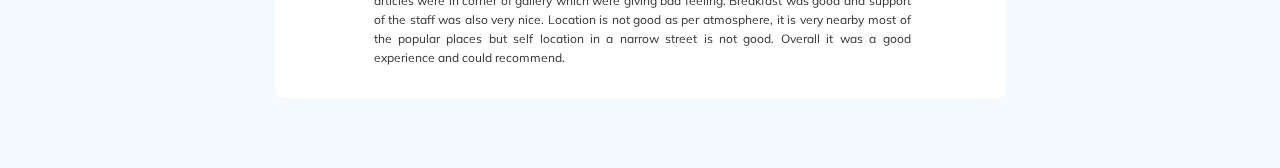
==== commit ea10b3c3: "fix regarding comments" ====
--- a/index.html
+++ b/index.html
@@ -162,7 +162,7 @@
                     <!-- /.booking -->
                     <div class="map">
                         <iframe src="https://www.google.com/maps/embed?pb=!1m18!1m12!1m3!1d6371451.900787557!2d15.910583748722319!3d42.6094086782353!2m3!1f0!2f0!3f0!3m2!1i1024!2i768!4f13.1!3m3!1m2!1s0x0%3A0x2f95aef5e17af993!2sHilton%20Sorrento%20Palace!5e0!3m2!1sru!2sby!4v1600784688080!5m2!1sru!2sby" 
-                        width="100%" height="100%" frameborder="0" style="border:0;border-radius: 10px;" allowfullscreen="" aria-hidden="false" tabindex="0"></iframe>
+                        style="border:0;border-radius: 10px;" allowfullscreen="" aria-hidden="false" tabindex="0"></iframe>
                     </div>
                     <!-- /.map -->
                 </div>
--- a/css/style.css
+++ b/css/style.css
@@ -21,6 +21,12 @@
 button {
   border: none;
   cursor: pointer;
+}
+
+iframe {
+  frameborder: 0;
+  width: 100%;
+  height: 100%;
 }
 
 html {
@@ -860,6 +866,9 @@
   right: 0;
   top: 0;
   background-color: #EC1F46;
+  font-weight: bold;
+  font-size: 12px;
+  line-height: 15px;
   min-width: 65px;
   max-width: 50%;
   height: 100%;
@@ -886,6 +895,7 @@
   line-height: 45px;
   text-align: center;
   text-transform: uppercase;
+  margin-bottom: 70px;
 }
 
 .reviews-slider__avatar {
@@ -1060,6 +1070,11 @@
   }
   .map {
     width: 340px;
+  }
+  .reviews__title {
+    margin-bottom: 70px;
+    font-size: 30px;
+    line-height: 38px;
   }
   .reviews-slider__item {
     max-width: 580px;
@@ -1212,11 +1227,20 @@
   .subscribe {
     width: 100%;
   }
+  .reviews-slider__text {
+    text-align: left;
+  }
   .newsletter {
     padding: 76px 0 83px 0;
   }
   .newsletter-title {
     margin-bottom: 37px;
+    font-size: 20px;
+    line-height: 25px;
+  }
+  .newsletter-title__strong {
+    font-size: 30px;
+    line-height: 38px;
   }
 }
 /*# sourceMappingURL=style.css.map */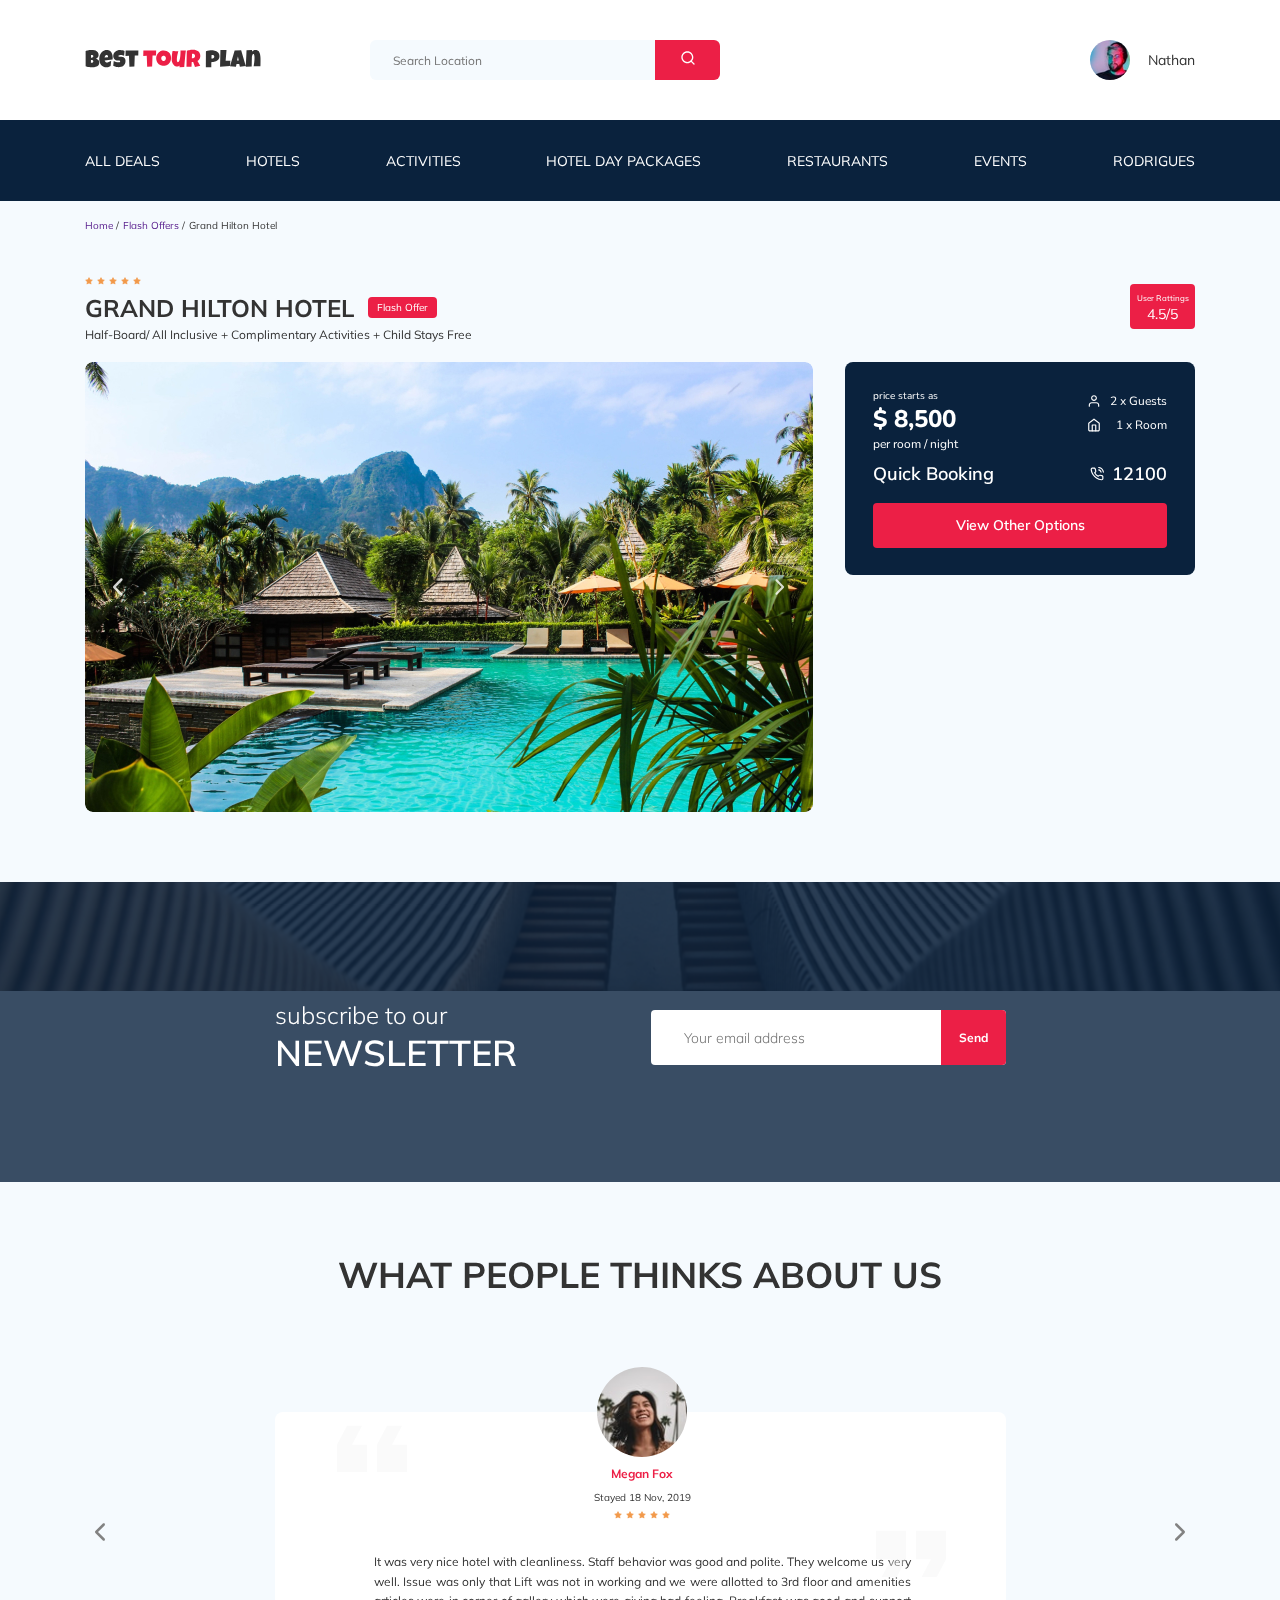
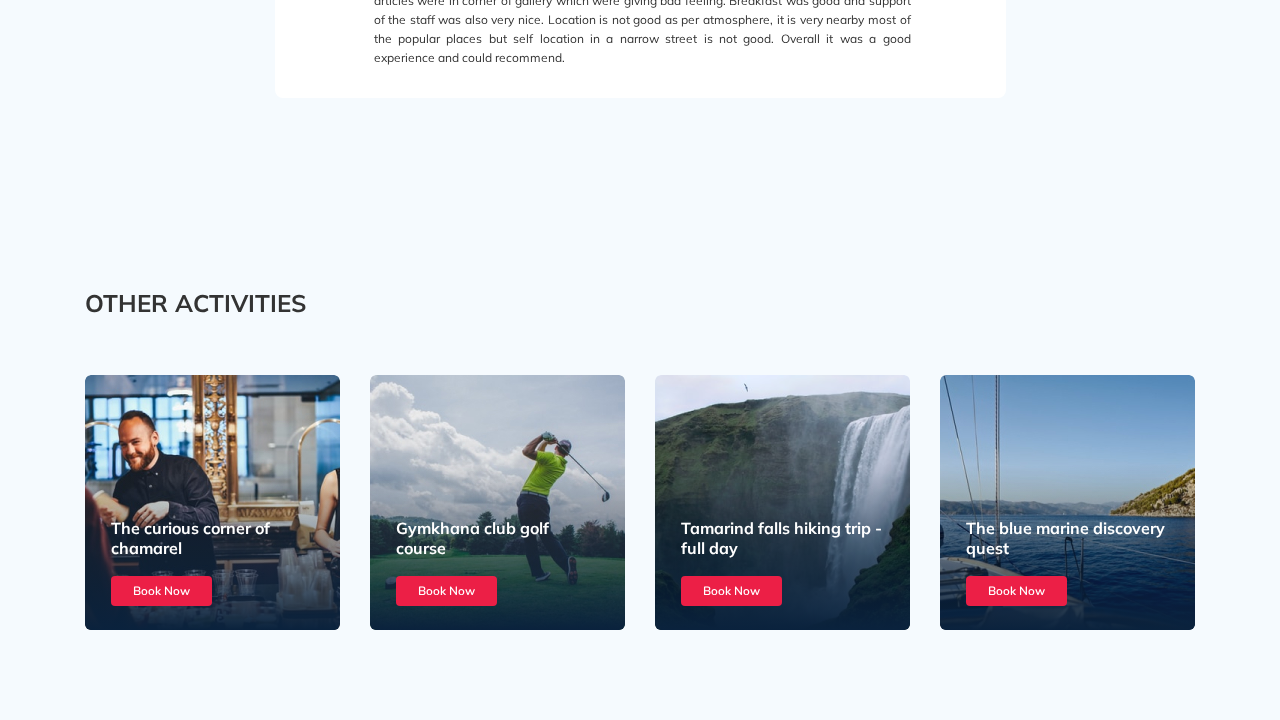
==== commit ecfd7e91: "create responsive activities section" ====
--- a/index.html
+++ b/index.html
@@ -281,6 +281,39 @@
         </div>
         <!-- /.container -->
     </section>
+    <section class="activities">
+        <div class="container">
+            <h2 class="activities__title">Other Activities</h2>
+            <div class="activities-wrapper">
+                <div class="activities-item">
+                    <img src="img/activity1.jpg" alt="Icon activity" class="activities-item__img">
+                    <span class="activities-item__title">The curious corner of chamarel</span>
+                    <button class="activities-item__button extras">Book Now</button>
+                </div>
+                <!-- /.activities-item -->
+                <div class="activities-item">
+                    <img src="img/activity2.jpg" alt="Icon activity" class="activities-item__img">
+                    <span class="activities-item__title">Gymkhana club golf course</span>
+                    <button class="activities-item__button extras">Book Now</button>
+                </div>
+                <!-- /.activities-item -->
+                <div class="activities-item">
+                    <img src="img/activity3.jpg" alt="Icon activity" class="activities-item__img">
+                    <span class="activities-item__title">Tamarind falls hiking trip - full day</span>
+                    <button class="activities-item__button extras">Book Now</button>
+                </div>
+                <!-- /.activities-item -->
+                <div class="activities-item">
+                    <img src="img/activity4.jpg" alt="Icon activity" class="activities-item__img">
+                    <span class="activities-item__title">The blue marine discovery quest</span>
+                    <button class="activities-item__button extras">Book Now</button>
+                </div>
+                <!-- /.activities-item -->
+            </div>
+            <!-- /.activities-wrapper -->
+        </div>
+        <!-- /.container -->
+    </section>
     <script src="https://ajax.googleapis.com/ajax/libs/jquery/3.2.1/jquery.min.js"></script>
     <script src="js/parallax.min.js"></script>    
     <script src="js/swiper-bundle.min.js"></script>
--- a/css/style.css
+++ b/css/style.css
@@ -1008,6 +1008,91 @@
   text-align: justify;
 }
 
+.activities {
+  padding: 60px 0 90px;
+}
+
+.activities__title {
+  font-weight: bold;
+  font-size: 24px;
+  line-height: 30px;
+  text-transform: uppercase;
+  margin: 0;
+  margin-bottom: 57px;
+  margin-top: 60px;
+}
+
+.activities-wrapper {
+  display: -webkit-box;
+  display: -ms-flexbox;
+  display: flex;
+  -webkit-box-pack: justify;
+      -ms-flex-pack: justify;
+          justify-content: space-between;
+}
+
+.activities-item {
+  display: -webkit-box;
+  display: -ms-flexbox;
+  display: flex;
+  -webkit-box-orient: vertical;
+  -webkit-box-direction: normal;
+      -ms-flex-direction: column;
+          flex-direction: column;
+  -webkit-box-align: start;
+      -ms-flex-align: start;
+          align-items: flex-start;
+  border-radius: 6px;
+  width: 255px;
+  height: 255px;
+  position: relative;
+  padding: 24px 26px;
+  overflow: hidden;
+}
+
+.activities-item:before {
+  position: absolute;
+  content: '';
+  width: 100%;
+  height: 100%;
+  background: linear-gradient(179.83deg, rgba(196, 196, 196, 0) 35.34%, #0A223D 99.85%);
+  top: 0;
+  right: 0;
+  z-index: -1;
+}
+
+.activities-item__img {
+  position: absolute;
+  -o-object-fit: cover;
+     object-fit: cover;
+  width: 100%;
+  height: 100%;
+  top: 0;
+  left: 0;
+  right: 0;
+  bottom: 0;
+  z-index: -2;
+}
+
+.activities-item__title {
+  margin-top: auto;
+  font-weight: bold;
+  font-size: 16px;
+  line-height: 20px;
+  color: #FFFFFF;
+  margin-bottom: 18px;
+}
+
+.activities-item__button {
+  font-family: Nunito;
+  font-style: normal;
+  font-weight: 600;
+  font-size: 12px;
+  line-height: 16px;
+  padding: 7px 22px;
+  cursor: pointer;
+}
+
 @media (max-width: 1200px) {
   .container {
     max-width: 960px;
@@ -1021,6 +1106,10 @@
     -o-object-fit: cover;
        object-fit: cover;
   }
+  .activities-item {
+    width: 230px;
+    height: 230px;
+  }
 }
 
 @media (max-width: 992px) {
@@ -1072,13 +1161,22 @@
     width: 340px;
   }
   .reviews__title {
-    margin-bottom: 70px;
+    margin-bottom: 50px;
     font-size: 30px;
     line-height: 38px;
   }
   .reviews-slider__item {
     max-width: 580px;
     padding: 0 62px 30px;
+  }
+  .activities-wrapper {
+    -ms-flex-wrap: wrap;
+        flex-wrap: wrap;
+  }
+  .activities-item {
+    width: 340px;
+    height: 255px;
+    margin-bottom: 20px;
   }
 }
 
@@ -1163,6 +1261,16 @@
   .map {
     width: 100%;
   }
+  .activities {
+    padding-bottom: 70px;
+  }
+  .activities__title {
+    margin-top: 50px;
+  }
+  .activities-item {
+    width: 49%;
+    height: 255px;
+  }
   .newsletter-wrapper {
     -webkit-box-orient: vertical;
     -webkit-box-direction: normal;
@@ -1227,6 +1335,18 @@
   .subscribe {
     width: 100%;
   }
+  .activities {
+    padding-bottom: 60px;
+  }
+  .activities__title {
+    margin-bottom: 36px;
+    margin-top: 20px;
+    font-size: 18px;
+    line-height: 23px;
+  }
+  .activities-item {
+    width: 100%;
+  }
   .reviews-slider__text {
     text-align: left;
   }
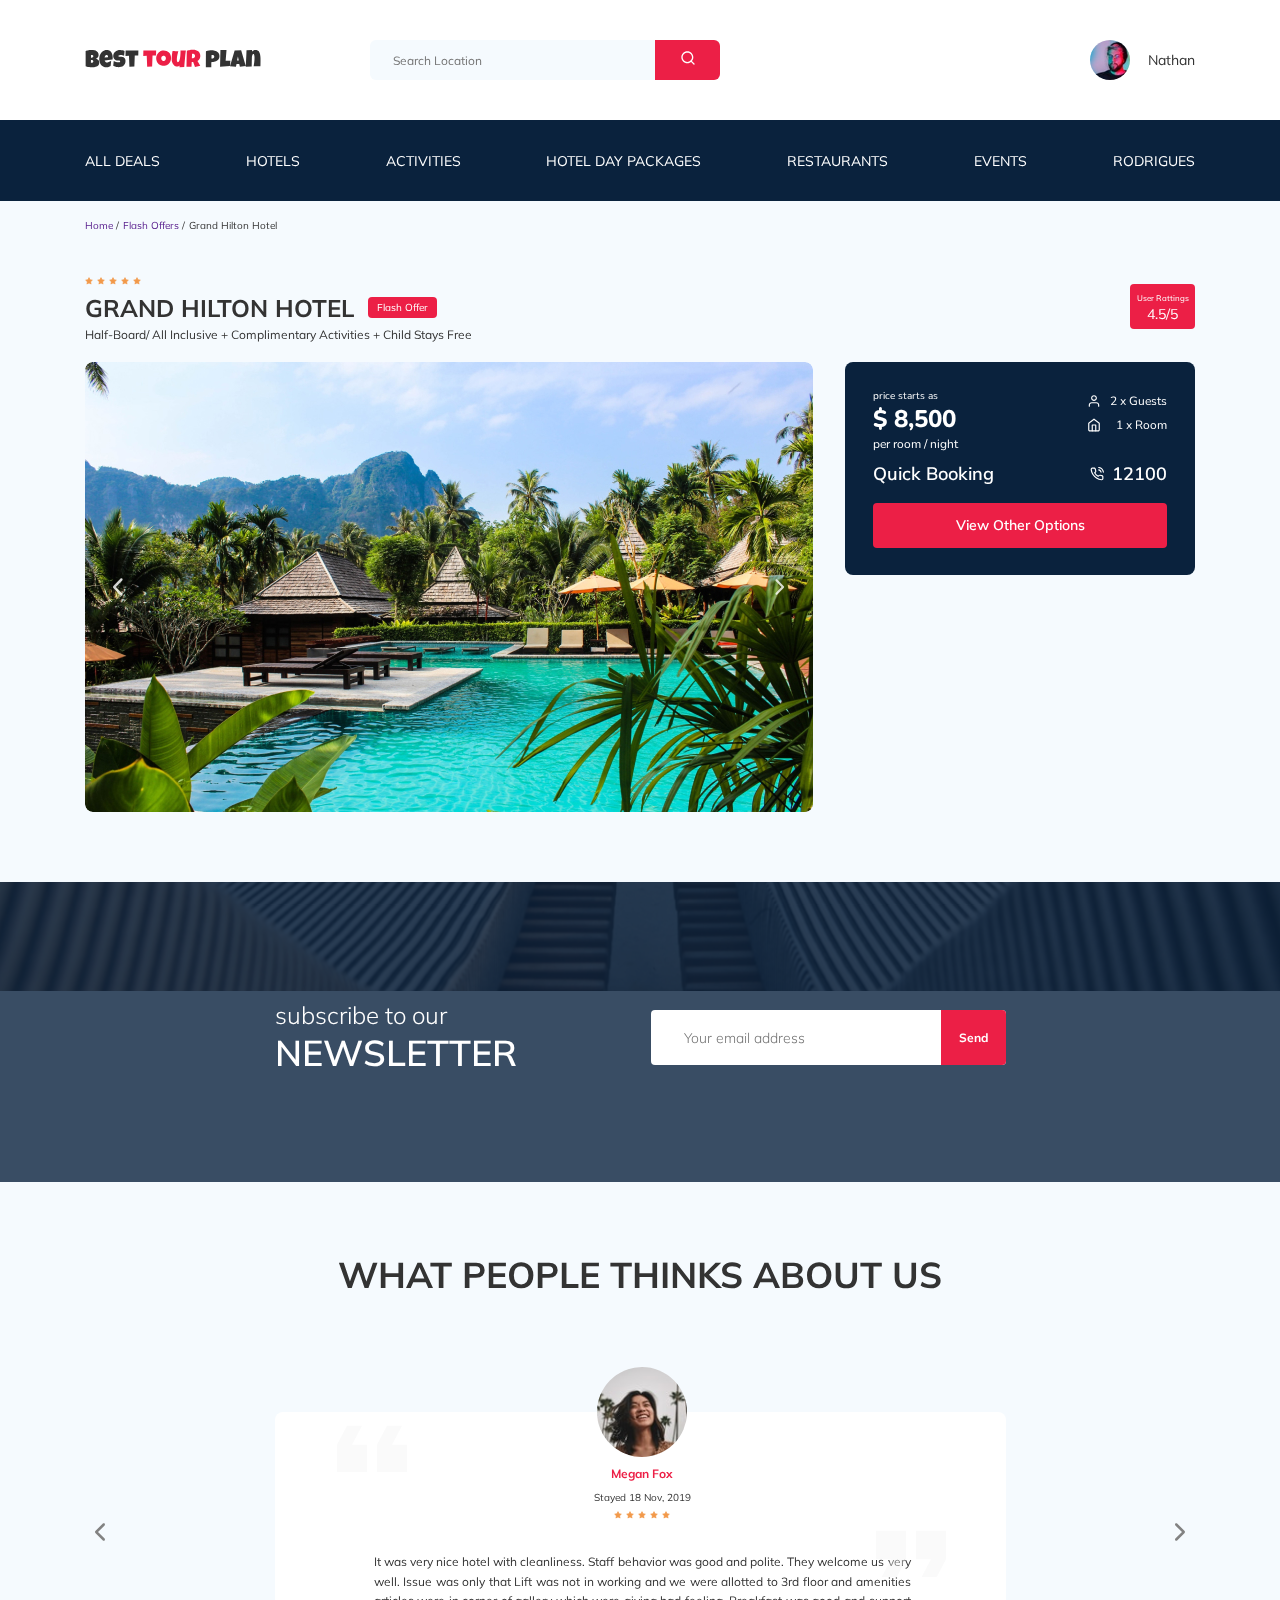
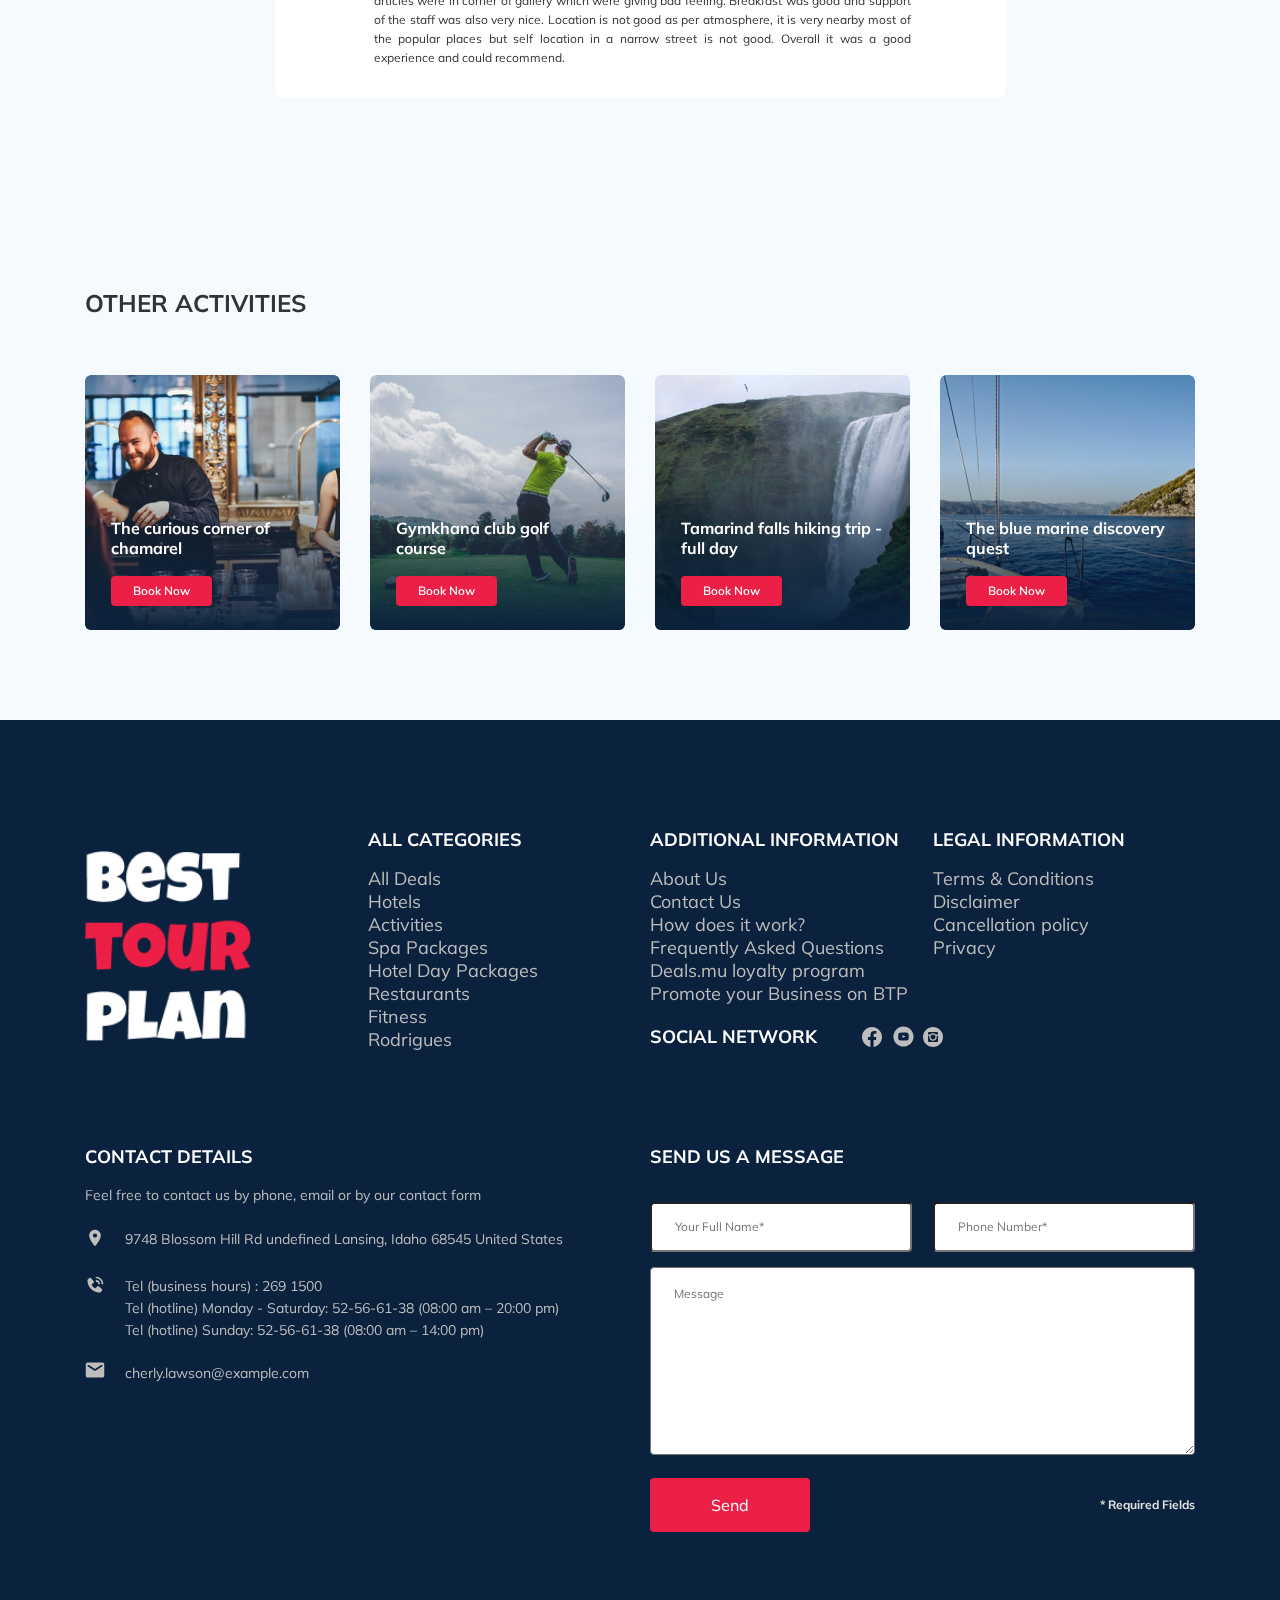
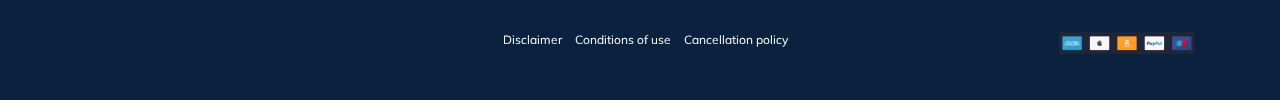
==== commit 2c71516b: "create footer section" ====
--- a/index.html
+++ b/index.html
@@ -314,6 +314,114 @@
         </div>
         <!-- /.container -->
     </section>
+    <footer class="footer">
+        <div class="container">
+            <div class="footer-wrapper">
+                <img src="img/footer-logo.png" alt="Logo: Best Tour Plan" class="footer__logo">
+                <div class="footer-list categories">
+                    <h3 class="footer__title">ALL CATEGORIES
+                    </h3>
+                    <ul class="footer__ul">
+                        <li class="footer__item"><a href="#" class="footer__link">All Deals</a></li>
+                        <li class="footer__item"><a href="#" class="footer__link">Hotels</a></li>
+                        <li class="footer__item"><a href="#" class="footer__link">Activities</a></li>
+                        <li class="footer__item"><a href="#" class="footer__link">Spa Packages</a></li>
+                        <li class="footer__item"><a href="#" class="footer__link">Hotel Day Packages</a></li>
+                        <li class="footer__item"><a href="#" class="footer__link">Restaurants</a></li>
+                        <li class="footer__item"><a href="#" class="footer__link">Fitness</a></li>
+                        <li class="footer__item"><a href="#" class="footer__link">Rodrigues</a></li>
+                    </ul>
+
+                </div>
+                <!-- /.footer-list -->
+                <div class="footer-list additional-info">
+                    <h3 class="footer__title">ADDITIONAL INFORMATION</h3>
+                    <ul class="footer__ul">
+                        <li class="footer__item"><a href="#" class="footer__link">About Us</a></li>
+                        <li class="footer__item"><a href="#" class="footer__link">Contact Us</a></li>
+                        <li class="footer__item"><a href="#" class="footer__link">How does it work?</a></li>
+                        <li class="footer__item"><a href="#" class="footer__link">Frequently Asked Questions</a></li>
+                        <li class="footer__item"><a href="#" class="footer__link">Deals.mu loyalty program</a></li>
+                        <li class="footer__item"><a href="#" class="footer__link">Promote your Business on BTP</a></li>
+                    </ul>
+                </div>
+                <!-- /.footer-list -->
+                <div class="footer__social-network social-network">
+                    <h3 class="footer__title footer__title--inline">Social Network</h3>
+                    <div class="footer__social-links">
+                        <a href="#" class="footer_link"><img src="img/fb.svg" alt="Icon: facebook"></a>
+                        <a href="#" class="footer_link"><img src="img/youtube.svg" alt="Icon: youtube"></a>
+                        <a href="#" class="footer_link"><img src="img/inst.svg" alt="Icon: instagramm"></a>
+                    </div>
+                    <!-- /.footer__social-links -->
+                </div>
+                <!-- /.footer__social-network -->
+                <div class="footer-list legal-info">
+                    <h3 class="footer__title">LEGAL INFORMATION</h3>
+                    <ul class="footer__ul">
+                        <li class="footer__item"><a href="#" class="footer__link">Terms & Conditions</a></li>
+                        <li class="footer__item"><a href="#" class="footer__link">Disclaimer</a></li>
+                        <li class="footer__item"><a href="#" class="footer__link">Cancellation policy</a></li>
+                        <li class="footer__item"><a href="#" class="footer__link">Privacy</a></li>
+                    </ul>
+                </div>
+                <!-- /.footer-list -->
+                <div class="footer__contact-details contact-details">
+                    <h3 class="footer__title">Contact Details</h3>
+                    <p class="footer__text">Feel free to contact us by phone, email or by our contact form</p>
+                    <ul class="footer__ul">
+                        <li class="footer__item footer__item--mb-2">
+                            <div class="footer__icon-wrapper">
+                                <img src="img/location.svg" alt="Icon: map" class="footer__icon">
+                            </div>
+                            9748 Blossom Hill Rd undefined Lansing, Idaho 68545 United States
+                        </li>
+                        <li class="footer__item footer__item--mb-2">
+                            <div class="footer__icon-wrapper">
+                                <img src="img/phone-call-filled.svg" alt="Icon: call" class="footer__icon">
+                            </div>
+                            Tel (business hours) : 269 1500 <br>
+                            Tel (hotline) Monday - Saturday: 52-56-61-38 (08:00 am – 20:00 pm)<br>
+                            Tel (hotline) Sunday: 52-56-61-38 (08:00 am – 14:00 pm)
+                        </li>
+                        <li class="footer__item footer__item--mb-2">
+                            <div class="footer__icon-wrapper">
+                                <img src="img/mail.svg" alt="Icon: mail" class="footer__icon">
+                            </div>
+                            cherly.lawson@example.com
+                        </li>
+                    </ul>
+                </div>
+                <!-- /.footer__contact-details -->
+                <div class="footer__contact-form contact-form">
+                    <h3 class="footer__title footer__title--mb-3">Send us a message</h3>
+                    <form action="get" class="footer__form">
+                        <input type="text" name="name" id="name" class="footer__input" placeholder="Your Full Name*">
+                        <input type="tel" name="phone" id="phone" class="footer__input" placeholder="Phone Number*">
+                        <textarea name="message" id="message" class="footer__textarea" placeholder="Message" cols="30" rows="10" class="footer__message"></textarea>
+                        <div class="footer__button-wrapper">
+                            <button class="footer__button extras">Send</button>
+                            <span class="footer__info">* Required Fields</span>
+                        </div>
+                    </form>
+                </div>
+                <!-- /.footer__contacts-form -->
+                <div class="footer__policies policies">
+                    <ul class="footer__ul">
+                        <li class="footer__ul-item">Disclaimer</li>
+                        <li class="footer__ul-item">Conditions of use</li>
+                        <li class="footer__ul-item">Cancellation policy</li>
+                    </ul>
+                </div>
+                <!-- /.footer__policies -->
+                <div class="footer__widget widget">
+                    <img src="img/widget.png" alt="Icon: widget">
+                </div>
+            </div>
+            <!-- /.footer-wrapper -->
+        </div>
+        <!-- /.container -->
+    </footer>
     <script src="https://ajax.googleapis.com/ajax/libs/jquery/3.2.1/jquery.min.js"></script>
     <script src="js/parallax.min.js"></script>    
     <script src="js/swiper-bundle.min.js"></script>
--- a/css/style.css
+++ b/css/style.css
@@ -1093,6 +1093,248 @@
   cursor: pointer;
 }
 
+.footer {
+  background-color: #0A223D;
+  color: #fff;
+  padding-top: 108px;
+  padding-bottom: 46px;
+}
+
+.footer-wrapper {
+  display: -ms-grid;
+  display: grid;
+  -ms-grid-columns: (minmax(min-content, 1fr))[4];
+      grid-template-columns: repeat(4, minmax(-webkit-min-content, 1fr));
+      grid-template-columns: repeat(4, minmax(min-content, 1fr));
+  grid-gap: 20px;
+  -webkit-box-align: start;
+      -ms-flex-align: start;
+          align-items: start;
+  grid-auto-rows: minmax(40px, -webkit-min-content);
+  grid-auto-rows: minmax(40px, min-content);
+}
+
+.footer__ul {
+  padding: 0;
+  margin: 0;
+  list-style: none;
+}
+
+.footer__info {
+  font-weight: bold;
+  font-size: 12px;
+  line-height: 15px;
+  color: #E0E0E0;
+}
+
+.footer__title {
+  text-transform: uppercase;
+  font-style: normal;
+  font-weight: bold;
+  font-size: 18px;
+  line-height: 23px;
+  margin: 0;
+  margin-bottom: 16px;
+}
+
+.footer__title--mb-3 {
+  margin-bottom: 34px;
+}
+
+.footer__title--inline {
+  margin: 0 43px 0 0;
+}
+
+.footer__item {
+  color: #BDBDBD;
+  font-size: 14px;
+  line-height: 160%;
+  display: -webkit-box;
+  display: -ms-flexbox;
+  display: flex;
+  -webkit-box-align: start;
+      -ms-flex-align: start;
+          align-items: flex-start;
+}
+
+.footer__item--mb-2 {
+  margin-bottom: 20px;
+}
+
+.footer__icon {
+  width: 20px;
+}
+
+.footer__icon-wrapper {
+  min-width: 40px;
+}
+
+.footer__text {
+  color: #BDBDBD;
+  font-style: normal;
+  font-weight: normal;
+  font-size: 14px;
+  line-height: 160%;
+  margin-bottom: 22px;
+}
+
+.footer__ul-item {
+  display: inline;
+  margin-left: 10px;
+}
+
+.footer__link, .footer__ul-link {
+  text-decoration: none;
+  color: inherit;
+  font-size: 18px;
+  line-height: 23px;
+}
+
+.footer__logo {
+  width: 166px;
+  -ms-grid-row: 1;
+  -ms-grid-row-span: 2;
+  grid-row: 1 / 3;
+  -ms-flex-item-align: center;
+      -ms-grid-row-align: center;
+      align-self: center;
+}
+
+.footer__input {
+  color: #BDBDBD;
+  background: #FFFFFF;
+  border-radius: 4px;
+  font-size: 12px;
+  line-height: 15px;
+  height: 50px;
+  padding: 0 23px;
+  margin-bottom: 15px;
+  -ms-flex-preferred-size: 48%;
+      flex-basis: 48%;
+}
+
+.footer__form {
+  display: -webkit-box;
+  display: -ms-flexbox;
+  display: flex;
+  -webkit-box-align: center;
+      -ms-flex-align: center;
+          align-items: center;
+  -webkit-box-pack: justify;
+      -ms-flex-pack: justify;
+          justify-content: space-between;
+  -ms-flex-wrap: wrap;
+      flex-wrap: wrap;
+}
+
+.footer__textarea {
+  color: #BDBDBD;
+  background: #FFFFFF;
+  border-radius: 4px;
+  font-size: 12px;
+  line-height: 15px;
+  padding: 18px 23px;
+  -ms-flex-preferred-size: 100%;
+      flex-basis: 100%;
+  margin-bottom: 23px;
+}
+
+.footer__button {
+  padding: 18px;
+  min-width: 160px;
+  min-height: 50px;
+}
+
+.footer__button-wrapper {
+  width: 100%;
+  display: -webkit-box;
+  display: -ms-flexbox;
+  display: flex;
+  -webkit-box-pack: justify;
+      -ms-flex-pack: justify;
+          justify-content: space-between;
+  -webkit-box-align: center;
+      -ms-flex-align: center;
+          align-items: center;
+}
+
+.footer__policies {
+  text-align: center;
+  font-size: 12px;
+  line-height: 15px;
+  margin-top: 80px;
+}
+
+.footer__widget {
+  display: -webkit-box;
+  display: -ms-flexbox;
+  display: flex;
+  margin-top: 80px;
+  justify-self: end;
+}
+
+.footer__social-network {
+  display: -webkit-box;
+  display: -ms-flexbox;
+  display: flex;
+  -ms-flex-line-pack: center;
+      align-content: center;
+}
+
+.footer__social-links {
+  display: -webkit-box;
+  display: -ms-flexbox;
+  display: flex;
+  -webkit-box-align: center;
+      -ms-flex-align: center;
+          align-items: center;
+  min-width: 83px;
+  -webkit-box-pack: justify;
+      -ms-flex-pack: justify;
+          justify-content: space-between;
+}
+
+.categories {
+  -ms-grid-column: 2;
+      grid-column-start: 2;
+  -ms-grid-row: 1;
+  -ms-grid-row-span: 3;
+  grid-row: 1 / 4;
+}
+
+.social-network {
+  grid-column: span 2;
+  -ms-grid-row: 2;
+      grid-row-start: 2;
+}
+
+.contact-details {
+  grid-column: span 2;
+  -ms-grid-row: 4;
+      grid-row-start: 4;
+}
+
+.contact-form {
+  grid-column: span 2;
+  -ms-grid-row: 4;
+      grid-row-start: 4;
+}
+
+.policies {
+  -ms-grid-column: 2;
+  -ms-grid-column-span: 2;
+  grid-column: 2 / 4;
+  -ms-grid-row: 5;
+      grid-row-start: 5;
+}
+
+.widget {
+  -ms-grid-row: 5;
+      grid-row-start: 5;
+  -ms-grid-column: 4;
+      grid-column-start: 4;
+}
+
 @media (max-width: 1200px) {
   .container {
     max-width: 960px;
@@ -1110,6 +1352,10 @@
     width: 230px;
     height: 230px;
   }
+  .footer__input {
+    -ms-flex-preferred-size: 100%;
+        flex-basis: 100%;
+  }
 }
 
 @media (max-width: 992px) {
@@ -1119,6 +1365,64 @@
   }
   .logo {
     width: 132px;
+  }
+  .legal-info {
+    -ms-grid-column: 4;
+    grid-column: 4;
+    -ms-grid-row: 2;
+    grid-row: 2;
+    -ms-flex-preferred-size: 100%;
+        flex-basis: 100%;
+  }
+  .additional-info {
+    margin-left: 18px;
+    -ms-grid-column: 2;
+    -ms-grid-column-span: 2;
+    grid-column: 2/4;
+    -ms-grid-row: 2;
+    grid-row: 2;
+  }
+  .footer-wrapper {
+    grid-row-gap: 40px;
+  }
+  .footer__icon {
+    -ms-flex-preferred-size: 48%;
+        flex-basis: 48%;
+  }
+  .footer__input {
+    -ms-flex-preferred-size: 48%;
+        flex-basis: 48%;
+  }
+  .footer__contact-details {
+    -ms-grid-row: 3;
+    grid-row: 3;
+    grid-column: span 4;
+  }
+  .footer__contact-form {
+    -ms-grid-row: 4;
+    grid-row: 4;
+    grid-column: span 3;
+  }
+  .footer__logo {
+    -ms-grid-row: 1;
+    -ms-grid-row-span: 1;
+    grid-row: 1/2;
+  }
+  .footer__social-network {
+    -ms-grid-row: 1;
+    -ms-grid-row-span: 1;
+    grid-row: 1/2;
+    grid-column: span 4;
+    -ms-flex-item-align: center;
+        -ms-grid-row-align: center;
+        align-self: center;
+  }
+  .categories {
+    -ms-grid-row: 2;
+    -ms-grid-row-span: 1;
+    grid-row: 2 / 3;
+    -ms-grid-column: 1;
+    grid-column: 1;
   }
   .navbar-top {
     padding-top: 30px;
@@ -1311,6 +1615,10 @@
   .reviews-slider__item:before, .reviews-slider__item:after {
     display: none;
   }
+  .footer__input {
+    -ms-flex-preferred-size: 100%;
+        flex-basis: 100%;
+  }
 }
 
 @media (max-width: 576px) {
@@ -1362,5 +1670,87 @@
     font-size: 30px;
     line-height: 38px;
   }
+  .footer-wrapper {
+    -ms-grid-columns: 1fr;
+        grid-template-columns: 1fr;
+    grid-row-gap: 30px;
+  }
+  .footer__info {
+    -webkit-box-ordinal-group: 0;
+        -ms-flex-order: -1;
+            order: -1;
+    -ms-flex-preferred-size: 100%;
+        flex-basis: 100%;
+    margin-bottom: 15px;
+  }
+  .footer__button-wrapper {
+    -ms-flex-wrap: wrap;
+        flex-wrap: wrap;
+  }
+  .footer__logo {
+    -ms-grid-row: 1;
+    grid-row: 1;
+    -ms-grid-column: 1;
+    grid-column: 1;
+  }
+  .footer__title--mb-3 {
+    margin-bottom: 15px;
+  }
+  .categories {
+    -ms-grid-column: 1;
+    grid-column: 1;
+    -ms-grid-row: 5;
+    grid-row: 5;
+  }
+  .social-network {
+    -ms-grid-column: 1;
+    grid-column: 1;
+    -ms-grid-row: 2;
+    grid-row: 2;
+  }
+  .additional-info {
+    margin-left: 0;
+    -ms-grid-column: 1;
+    grid-column: 1;
+    -ms-grid-row: 4;
+    grid-row: 4;
+  }
+  .legal-info {
+    -ms-grid-column: 1;
+    grid-column: 1;
+    -ms-grid-row: 3;
+    grid-row: 3;
+  }
+  .contact-details {
+    margin-top: 10px;
+    -ms-flex-preferred-size: 100%;
+        flex-basis: 100%;
+    -ms-grid-column: 1;
+    grid-column: 1;
+    -ms-grid-row: 6;
+    grid-row: 6;
+  }
+  .contact-form {
+    margin-top: 30px;
+    -ms-grid-column: 1;
+    grid-column: 1;
+    -ms-grid-row: 7;
+    grid-row: 7;
+  }
+  .policies {
+    margin-top: 30px;
+    -ms-grid-column: 1;
+    grid-column: 1;
+    -ms-grid-row: 8;
+    grid-row: 8;
+  }
+  .widget {
+    margin-top: 10px;
+    -ms-grid-row: 9;
+    grid-row: 9;
+    -ms-grid-column: 1;
+    grid-column: 1;
+    justify-self: flex-start;
+  }
 }
 /*# sourceMappingURL=style.css.map */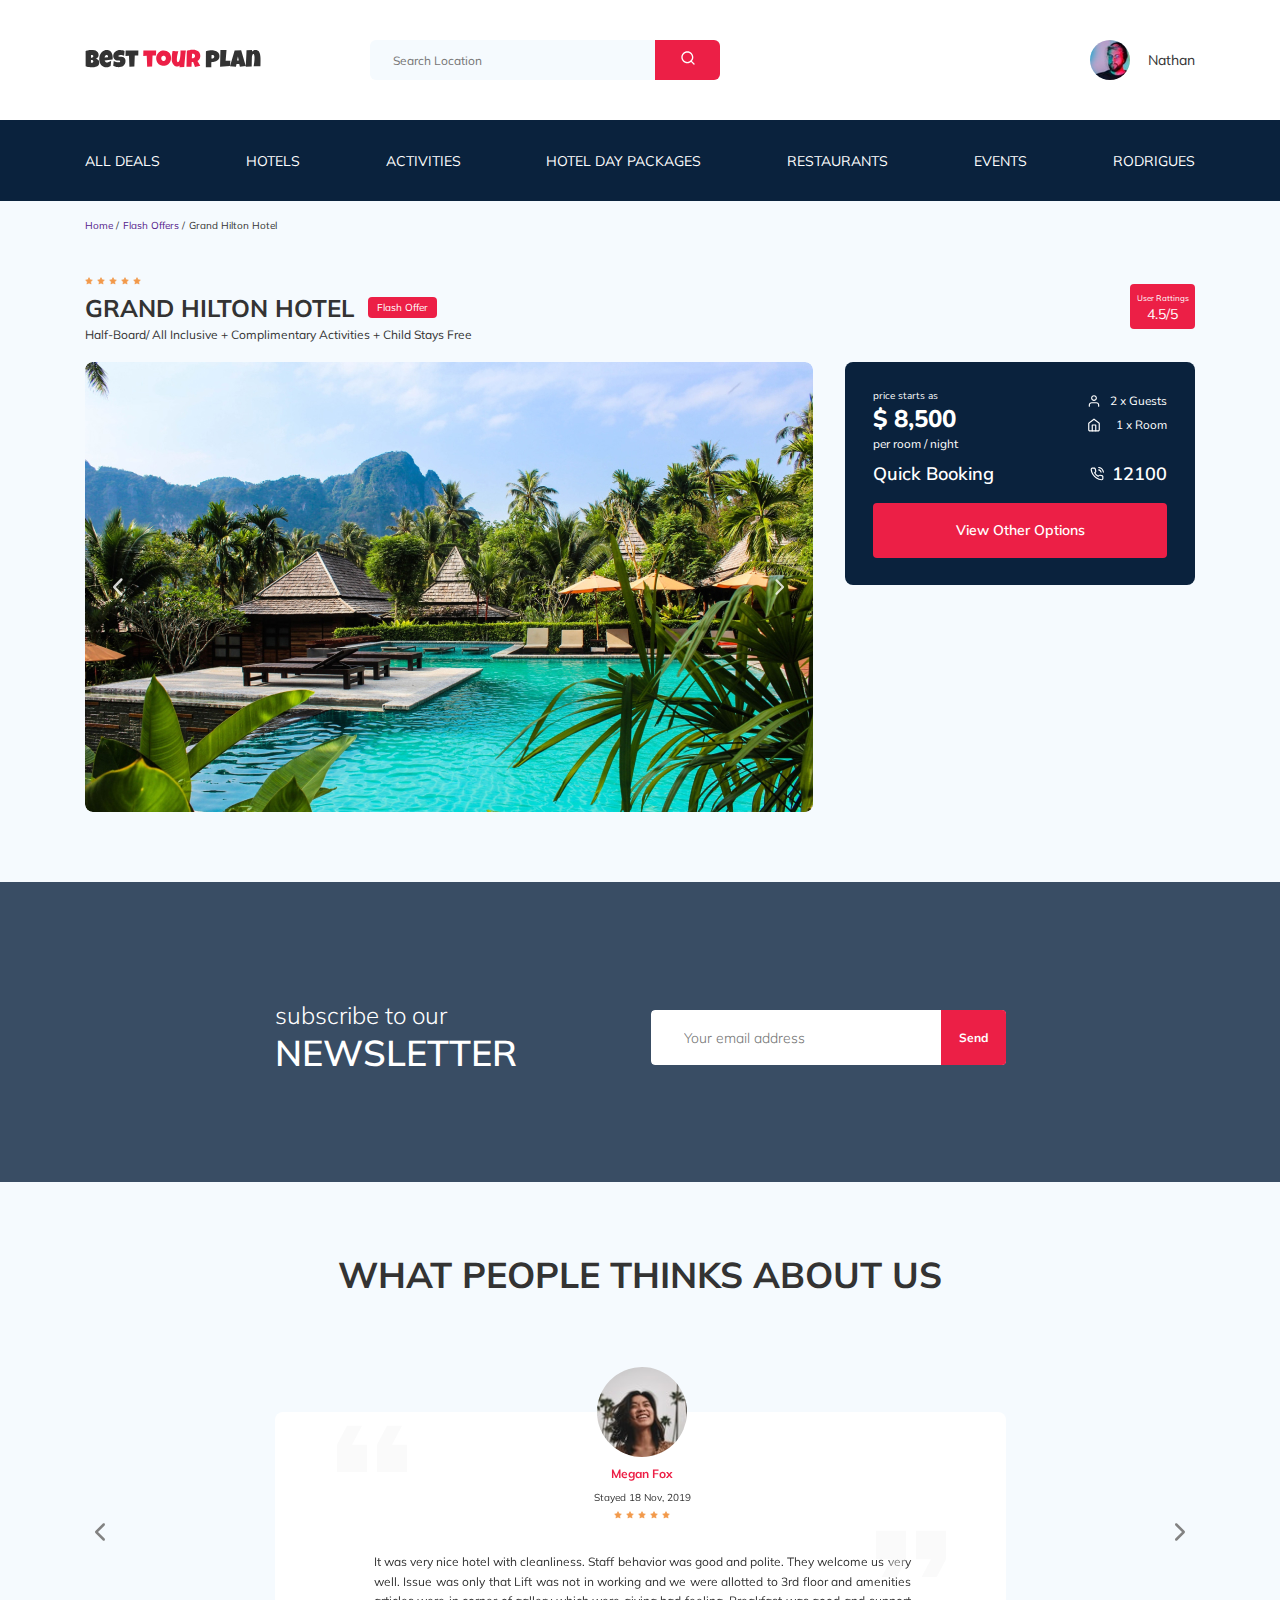
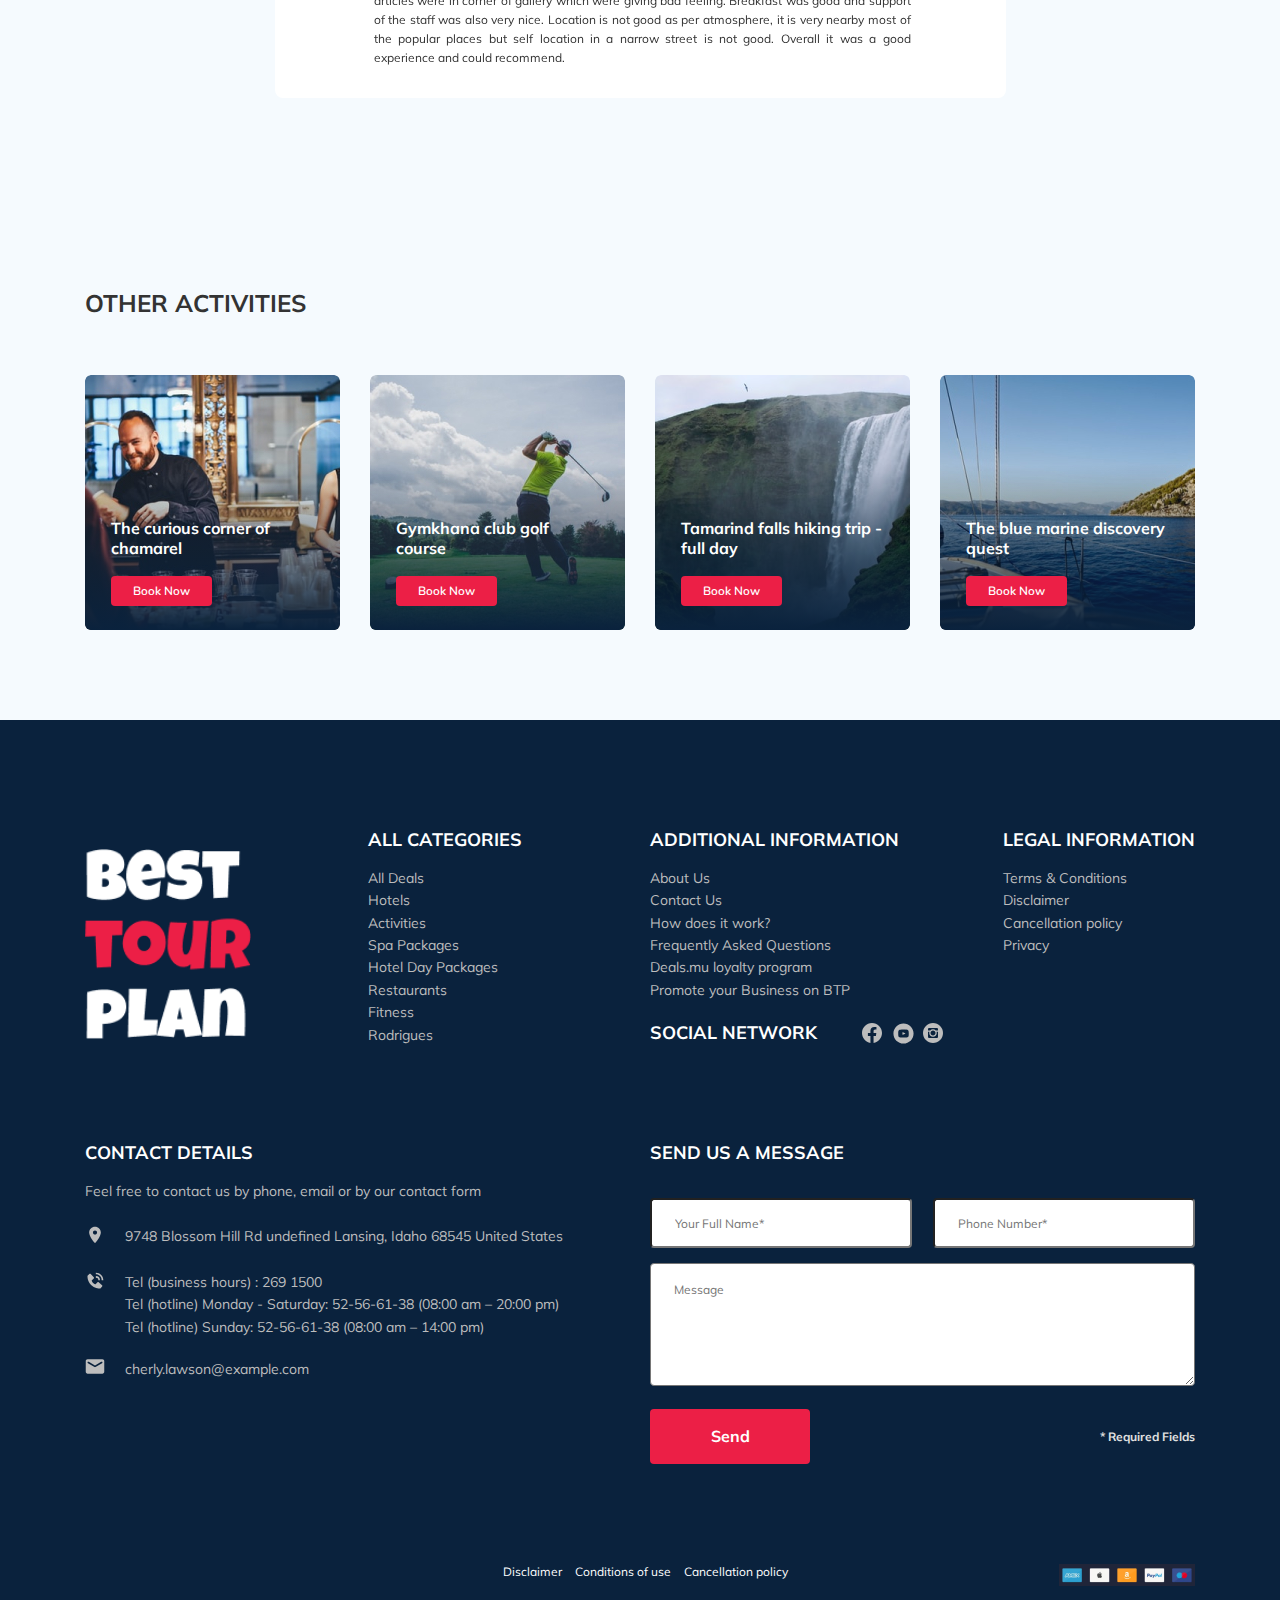
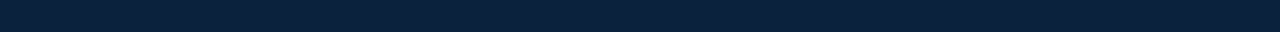
==== commit 9d8fc999: "create modal window and make it responsive" ====
--- a/index.html
+++ b/index.html
@@ -9,21 +9,21 @@
     <title>Best Tour Plan - Hotel Booking</title>
 </head>
 <body>
-    <header class="navbar">
+    <header class="navbar navbar--mobile_fixed">
         <div class="container">
             <div class="navbar-top">
                 <a href="#" class="logo">
                     <img src="img/logo.svg" alt="Logo: Best Tour Plan" class="logo__img">
                 </a>
 
-                <form action="get" class="search navbar__search">
+                <form action="get" class="search navbar__search navbar__search--mobile_hidden">
                     <input type="text" class="search__input" placeholder="Search Location">
                     <button class="search__button">
                         <img src="img/search.svg" alt="Icon: search">
                     </button>
                 </form>
 
-                <a href="#" class="navbar__user user">
+                <a href="#" class="navbar__user navbar__user--mobile_hidden user">
                     <img src="img/avatar.jpg" alt="Avatar: Nathan" class="user__avatar">
                     <span class="user__name">Nathan</span>
                 </a>
@@ -40,6 +40,20 @@
         <div class="navbar-bottom">
             <div class="container">
                 <ul class="navbar-menu">
+                    <li class="navbar-menu__item navbar-menu__item--mobile_visible">
+                        <a href="#" class="navbar__user navbar__user--mobile_visible user">
+                            <img src="img/avatar.jpg" alt="Avatar: Nathan" class="user__avatar">
+                            <span class="user__name">Nathan</span>
+                        </a>
+                    </li>
+                    <li class="navbar-menu__item navbar-menu__item--mobile_visible">
+                        <form action="get" class="search navbar__search navbar__search--mobile_visible">
+                            <input type="text" class="search__input" placeholder="Search Location">
+                            <button class="search__button">
+                                <img src="img/search.svg" alt="Icon: search">
+                            </button>
+                        </form>
+                    </li>
                     <li class="navbar-menu__item"><a href="#" class="navbar-menu__link">All Deals</a></li>
                     <li class="navbar-menu__item"><a href="#" class="navbar-menu__link">Hotels</a></li>
                     <li class="navbar-menu__item"><a href="#" class="navbar-menu__link">Activities</a></li>
@@ -157,7 +171,7 @@
                             </a>
                         </div>
                         <!-- /.call-center -->
-                        <button class="button extras booking__button">View Other Options</button>
+                        <button data-toggle="modal" class="button extras booking__button">View Other Options</button>
                     </div>
                     <!-- /.booking -->
                     <div class="map">
@@ -177,8 +191,8 @@
                 subscribe to our
                 <span class="newsletter-title__strong">Newsletter</span>
             </h2>
-            <form action="get" class="subscribe newsletter__subscribe">
-                <input type="text" class="subscribe__input" placeholder="Your email address">
+            <form action="send.php" method="POST" class="subscribe newsletter__subscribe">
+                <input type="text" name="email" class="subscribe__input" placeholder="Your email address">
                 <button class="subscribe__button">Send</button>
             </form>
         </div>
@@ -395,12 +409,26 @@
                 <!-- /.footer__contact-details -->
                 <div class="footer__contact-form contact-form">
                     <h3 class="footer__title footer__title--mb-3">Send us a message</h3>
-                    <form action="get" class="footer__form">
-                        <input type="text" name="name" id="name" class="footer__input" placeholder="Your Full Name*">
-                        <input type="tel" name="phone" id="phone" class="footer__input" placeholder="Phone Number*">
-                        <textarea name="message" id="message" class="footer__textarea" placeholder="Message" cols="30" rows="10" class="footer__message"></textarea>
+                    <form action="send.php" method="POST" class="footer__form">
+                        <input type="text" 
+                            name="name" 
+                            id="name" 
+                            class="footer__input" 
+                            placeholder="Your Full Name*">
+                        <input type="text" 
+                            name="phone" 
+                            id="phone" 
+                            class="footer__input" 
+                            placeholder="Phone Number*">
+                        <textarea 
+                            name="message" 
+                            id="message" 
+                            class="footer__textarea" 
+                            placeholder="Message" 
+                            cols="30" rows="6"
+                            ></textarea>
                         <div class="footer__button-wrapper">
-                            <button class="footer__button extras">Send</button>
+                            <button class="footer__button button extras">Send</button>
                             <span class="footer__info">* Required Fields</span>
                         </div>
                     </form>
@@ -408,7 +436,7 @@
                 <!-- /.footer__contacts-form -->
                 <div class="footer__policies policies">
                     <ul class="footer__ul">
-                        <li class="footer__ul-item">Disclaimer</li>
+                        <li class="footer__ul-item footer__ul-item--no-margin">Disclaimer</li>
                         <li class="footer__ul-item">Conditions of use</li>
                         <li class="footer__ul-item">Cancellation policy</li>
                     </ul>
@@ -422,7 +450,39 @@
         </div>
         <!-- /.container -->
     </footer>
-    <script src="https://ajax.googleapis.com/ajax/libs/jquery/3.2.1/jquery.min.js"></script>
+    <div class="modal">
+        <div class="modal__overlay"></div>
+        <!-- /.modal__overlay -->
+        <div class="modal__dialog">
+            <a href="#" class="modal__close">
+                <img src="img/close.svg" alt="Icon: close">
+            </a>
+            <h3 class="modal__title modal__title--mb-3">Send us a message</h3>
+            <form action="send.php" method="POST" class="modal__form">
+                <input type="text" 
+                    name="name" 
+                    class="modal__input" 
+                    placeholder="Your Full Name*">
+                <input type="text" 
+                    name="phone" 
+                    class="modal__input" 
+                    placeholder="Phone Number*">
+                <textarea 
+                    name="message" 
+                    class="modal__textarea" 
+                    placeholder="Message" 
+                    cols="30" rows="6"
+                    ></textarea>
+                <div class="modal__button-wrapper">
+                    <button class="modal__button button extras">Send</button>
+                    <span class="modal__info">* Required Fields</span>
+                </div>
+            </form>
+        </div>
+        <!-- /.modal__dialog -->
+    </div>
+    <!-- /.modal -->
+    <script src="js/jquery-3.5.1.min.js"></script>
     <script src="js/parallax.min.js"></script>    
     <script src="js/swiper-bundle.min.js"></script>
     <script src="js/main.js"></script>
--- a/css/style.css
+++ b/css/style.css
@@ -27,6 +27,23 @@
   frameborder: 0;
   width: 100%;
   height: 100%;
+}
+
+input {
+  color: #BDBDBD;
+  background: #FFFFFF;
+  border-radius: 4px;
+  font-size: 12px;
+  line-height: 15px;
+  height: 50px;
+  padding: 0 23px;
+}
+
+.button {
+  font-weight: bold;
+  padding: 18px;
+  min-width: 160px;
+  min-height: 50px;
 }
 
 html {
@@ -415,6 +432,10 @@
   padding: 31px 0;
 }
 
+.navbar-menu__item--mobile_visible {
+  display: none;
+}
+
 .navbar-menu__link {
   color: inherit;
   text-decoration: none;
@@ -482,6 +503,10 @@
   font-size: 14px;
   line-height: 18px;
   color: #333333;
+}
+
+.navbar__search--mobile_visible, .navbar__user--mobile_visible {
+  display: none;
 }
 
 .breadcrumb-list {
@@ -1186,8 +1211,8 @@
 .footer__link, .footer__ul-link {
   text-decoration: none;
   color: inherit;
-  font-size: 18px;
-  line-height: 23px;
+  font-size: 14px;
+  line-height: 160%;
 }
 
 .footer__logo {
@@ -1201,16 +1226,11 @@
 }
 
 .footer__input {
-  color: #BDBDBD;
-  background: #FFFFFF;
-  border-radius: 4px;
-  font-size: 12px;
-  line-height: 15px;
-  height: 50px;
-  padding: 0 23px;
   margin-bottom: 15px;
   -ms-flex-preferred-size: 48%;
       flex-basis: 48%;
+  font-size: 12px;
+  line-height: 15px;
 }
 
 .footer__form {
@@ -1233,16 +1253,10 @@
   border-radius: 4px;
   font-size: 12px;
   line-height: 15px;
-  padding: 18px 23px;
+  padding: 18px 23px 13px;
   -ms-flex-preferred-size: 100%;
       flex-basis: 100%;
   margin-bottom: 23px;
-}
-
-.footer__button {
-  padding: 18px;
-  min-width: 160px;
-  min-height: 50px;
 }
 
 .footer__button-wrapper {
@@ -1335,6 +1349,107 @@
       grid-column-start: 4;
 }
 
+.legal-info {
+  margin-left: 70px;
+}
+
+.modal__overlay {
+  position: fixed;
+  left: 0;
+  right: 0;
+  top: 0;
+  bottom: 0;
+  z-index: 100;
+  background: rgba(0, 143, 223, 0.39);
+  visibility: hidden;
+  opacity: 0;
+  -webkit-transition: opacity 0.2s;
+  transition: opacity 0.2s;
+}
+
+.modal__overlay--visible {
+  visibility: visible;
+  opacity: 1;
+}
+
+.modal__dialog {
+  position: fixed;
+  top: 50%;
+  left: 50%;
+  padding: 33px 88px;
+  background-color: #0A223D;
+  color: #fff;
+  border-radius: 8px;
+  z-index: 101;
+  max-width: 478px;
+  -webkit-transform: translate(-50%, -50%);
+          transform: translate(-50%, -50%);
+  visibility: hidden;
+  opacity: 0;
+}
+
+.modal__dialog--visible {
+  visibility: visible;
+  opacity: 1;
+}
+
+.modal__close {
+  position: absolute;
+  right: 18px;
+  top: 17px;
+  text-decoration: none;
+  cursor: pointer;
+}
+
+.modal__input {
+  font-size: 12px;
+  line-height: 15px;
+  width: 100%;
+  margin-bottom: 15px;
+}
+
+.modal__textarea {
+  color: #BDBDBD;
+  background: #FFFFFF;
+  border-radius: 4px;
+  font-size: 12px;
+  line-height: 15px;
+  padding: 18px 23px 13px;
+  width: 100%;
+  min-height: 123px;
+  margin-bottom: 15px;
+}
+
+.modal__info {
+  font-weight: bold;
+  font-size: 12px;
+  line-height: 15px;
+  color: #E0E0E0;
+}
+
+.modal__title {
+  text-transform: uppercase;
+  font-style: normal;
+  font-weight: bold;
+  font-size: 18px;
+  line-height: 23px;
+  margin-bottom: 15px;
+  text-align: center;
+}
+
+.modal__button-wrapper {
+  width: 100%;
+  display: -webkit-box;
+  display: -ms-flexbox;
+  display: flex;
+  -webkit-box-pack: justify;
+      -ms-flex-pack: justify;
+          justify-content: space-between;
+  -webkit-box-align: center;
+      -ms-flex-align: center;
+          align-items: center;
+}
+
 @media (max-width: 1200px) {
   .container {
     max-width: 960px;
@@ -1384,6 +1499,9 @@
   }
   .footer-wrapper {
     grid-row-gap: 40px;
+    -ms-grid-columns: 25% 1fr 1fr 30%;
+        grid-template-columns: 25% 1fr 1fr 30%;
+    grid-auto-rows: auto;
   }
   .footer__icon {
     -ms-flex-preferred-size: 48%;
@@ -1399,14 +1517,26 @@
     grid-column: span 4;
   }
   .footer__contact-form {
+    max-width: 540px;
     -ms-grid-row: 4;
     grid-row: 4;
-    grid-column: span 3;
+    grid-column: span 4;
   }
   .footer__logo {
     -ms-grid-row: 1;
     -ms-grid-row-span: 1;
     grid-row: 1/2;
+    width: 104px;
+  }
+  .footer__policies {
+    margin-top: 23px;
+    text-align: left;
+    -ms-grid-column: 1;
+    -ms-grid-column-span: 3;
+    grid-column: 1 / 4;
+    -ms-flex-item-align: end;
+        -ms-grid-row-align: end;
+        align-self: end;
   }
   .footer__social-network {
     -ms-grid-row: 1;
@@ -1424,6 +1554,12 @@
     -ms-grid-column: 1;
     grid-column: 1;
   }
+  .legal-info {
+    margin-left: 0;
+  }
+  .widget {
+    margin-top: 23px;
+  }
   .navbar-top {
     padding-top: 30px;
     padding-bottom: 30px;
@@ -1440,7 +1576,7 @@
     line-height: 15px;
   }
   .search__input {
-    width: 340px;
+    max-width: 340px;
   }
   .hotel-grid {
     -webkit-box-orient: vertical;
@@ -1482,15 +1618,74 @@
     height: 255px;
     margin-bottom: 20px;
   }
+  .modal__dialog {
+    width: 100%;
+    max-width: 500px;
+  }
 }
 
 @media (max-width: 768px) {
+  body {
+    padding-top: 78px;
+  }
   .container {
     max-width: 676px;
     width: 92%;
   }
-  .navbar-menu, .navbar__search, .navbar__user {
+  .navbar__search--mobile_hidden, .navbar__user--mobile_hidden {
     display: none;
+  }
+  .navbar__search--mobile_visible, .navbar__user--mobile_visible {
+    display: -webkit-box;
+    display: -ms-flexbox;
+    display: flex;
+  }
+  .navbar-menu {
+    -webkit-box-orient: vertical;
+    -webkit-box-direction: normal;
+        -ms-flex-direction: column;
+            flex-direction: column;
+  }
+  .navbar-menu__item {
+    margin-bottom: 20px;
+  }
+  .navbar-menu__item--mobile_visible {
+    display: block;
+  }
+  .navbar-bottom {
+    padding-top: 30px;
+    display: none;
+    position: fixed;
+    left: 0;
+    right: 0;
+    bottom: 0;
+    top: 78px;
+  }
+  .navbar-bottom--visible {
+    display: block;
+  }
+  .navbar--mobile_fixed {
+    position: fixed;
+    left: 0;
+    top: 0;
+    right: 0;
+    z-index: 99;
+  }
+  .navbar__user {
+    -webkit-box-orient: vertical;
+    -webkit-box-direction: normal;
+        -ms-flex-direction: column;
+            flex-direction: column;
+    -webkit-box-pack: center;
+        -ms-flex-pack: center;
+            justify-content: center;
+  }
+  .user__name {
+    color: #fff;
+    margin-top: 10px;
+  }
+  .user__avatar {
+    margin-right: 0;
   }
   .menu-btn {
     display: -webkit-box;
@@ -1633,6 +1828,9 @@
     padding-top: 30px;
     padding-bottom: 30px;
   }
+  .navbar__search {
+    margin-bottom: 20px;
+  }
   .slider {
     margin-bottom: 20px;
     height: 179px;
@@ -1671,6 +1869,8 @@
     line-height: 38px;
   }
   .footer-wrapper {
+    grid-auto-rows: -webkit-min-content;
+    grid-auto-rows: min-content;
     -ms-grid-columns: 1fr;
         grid-template-columns: 1fr;
     grid-row-gap: 30px;
@@ -1693,8 +1893,30 @@
     -ms-grid-column: 1;
     grid-column: 1;
   }
+  .footer__social-network {
+    display: -webkit-box;
+    display: -ms-flexbox;
+    display: flex;
+    -ms-flex-wrap: wrap;
+        flex-wrap: wrap;
+  }
+  .footer__ul-item--no-margin {
+    margin-left: 0;
+  }
+  .footer__title--inline {
+    -ms-flex-preferred-size: 100%;
+        flex-basis: 100%;
+    margin-bottom: 22px;
+  }
   .footer__title--mb-3 {
     margin-bottom: 15px;
+  }
+  .modal__dialog {
+    width: 80%;
+    padding: 20px;
+  }
+  .modal__button {
+    min-width: 100px;
   }
   .categories {
     -ms-grid-column: 1;
@@ -1703,6 +1925,11 @@
     grid-row: 5;
   }
   .social-network {
+    display: -webkit-box;
+    display: -ms-flexbox;
+    display: flex;
+    -ms-flex-wrap: wrap;
+        flex-wrap: wrap;
     -ms-grid-column: 1;
     grid-column: 1;
     -ms-grid-row: 2;
@@ -1731,26 +1958,29 @@
     grid-row: 6;
   }
   .contact-form {
-    margin-top: 30px;
+    margin-top: 13px;
     -ms-grid-column: 1;
     grid-column: 1;
     -ms-grid-row: 7;
     grid-row: 7;
   }
   .policies {
-    margin-top: 30px;
+    margin-top: 0;
     -ms-grid-column: 1;
     grid-column: 1;
     -ms-grid-row: 8;
     grid-row: 8;
   }
   .widget {
-    margin-top: 10px;
+    margin-top: -20px;
     -ms-grid-row: 9;
     grid-row: 9;
     -ms-grid-column: 1;
     grid-column: 1;
     justify-self: flex-start;
   }
+  .search__input {
+    max-width: 245px;
+  }
 }
 /*# sourceMappingURL=style.css.map */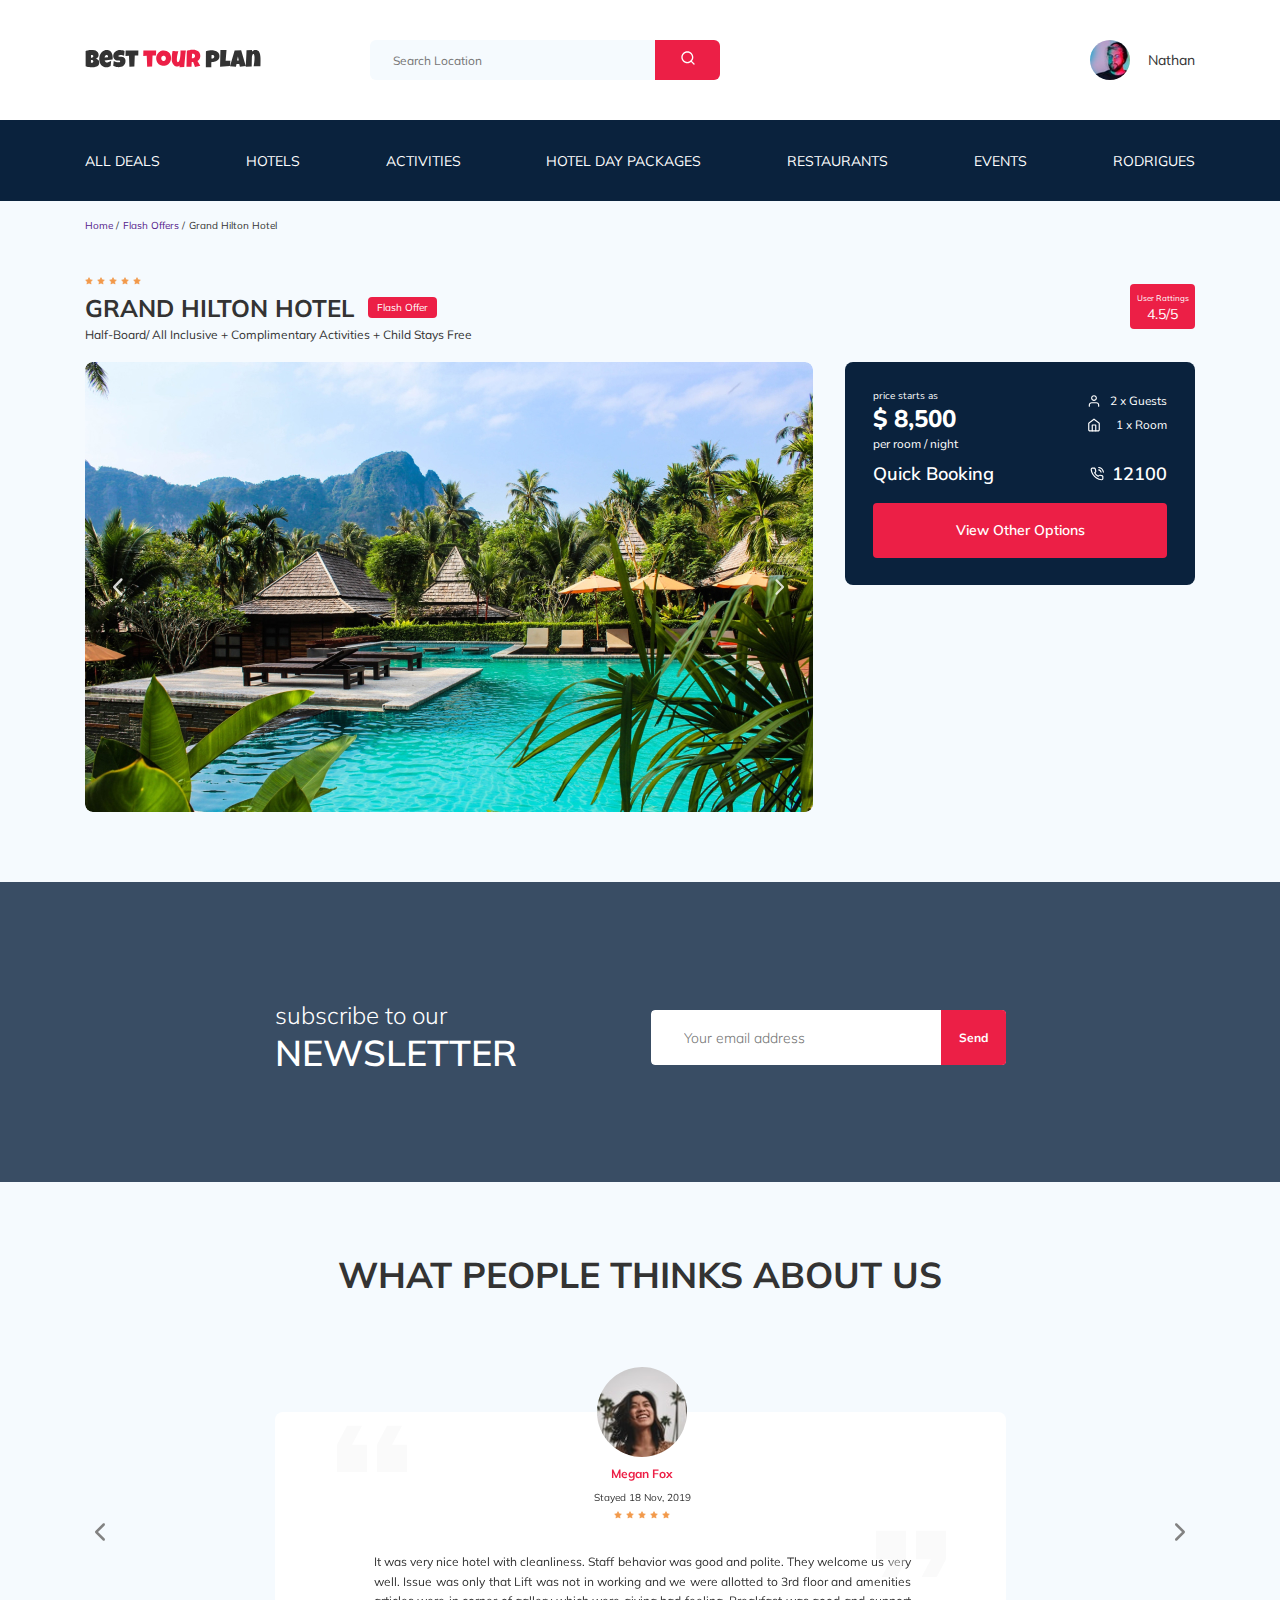
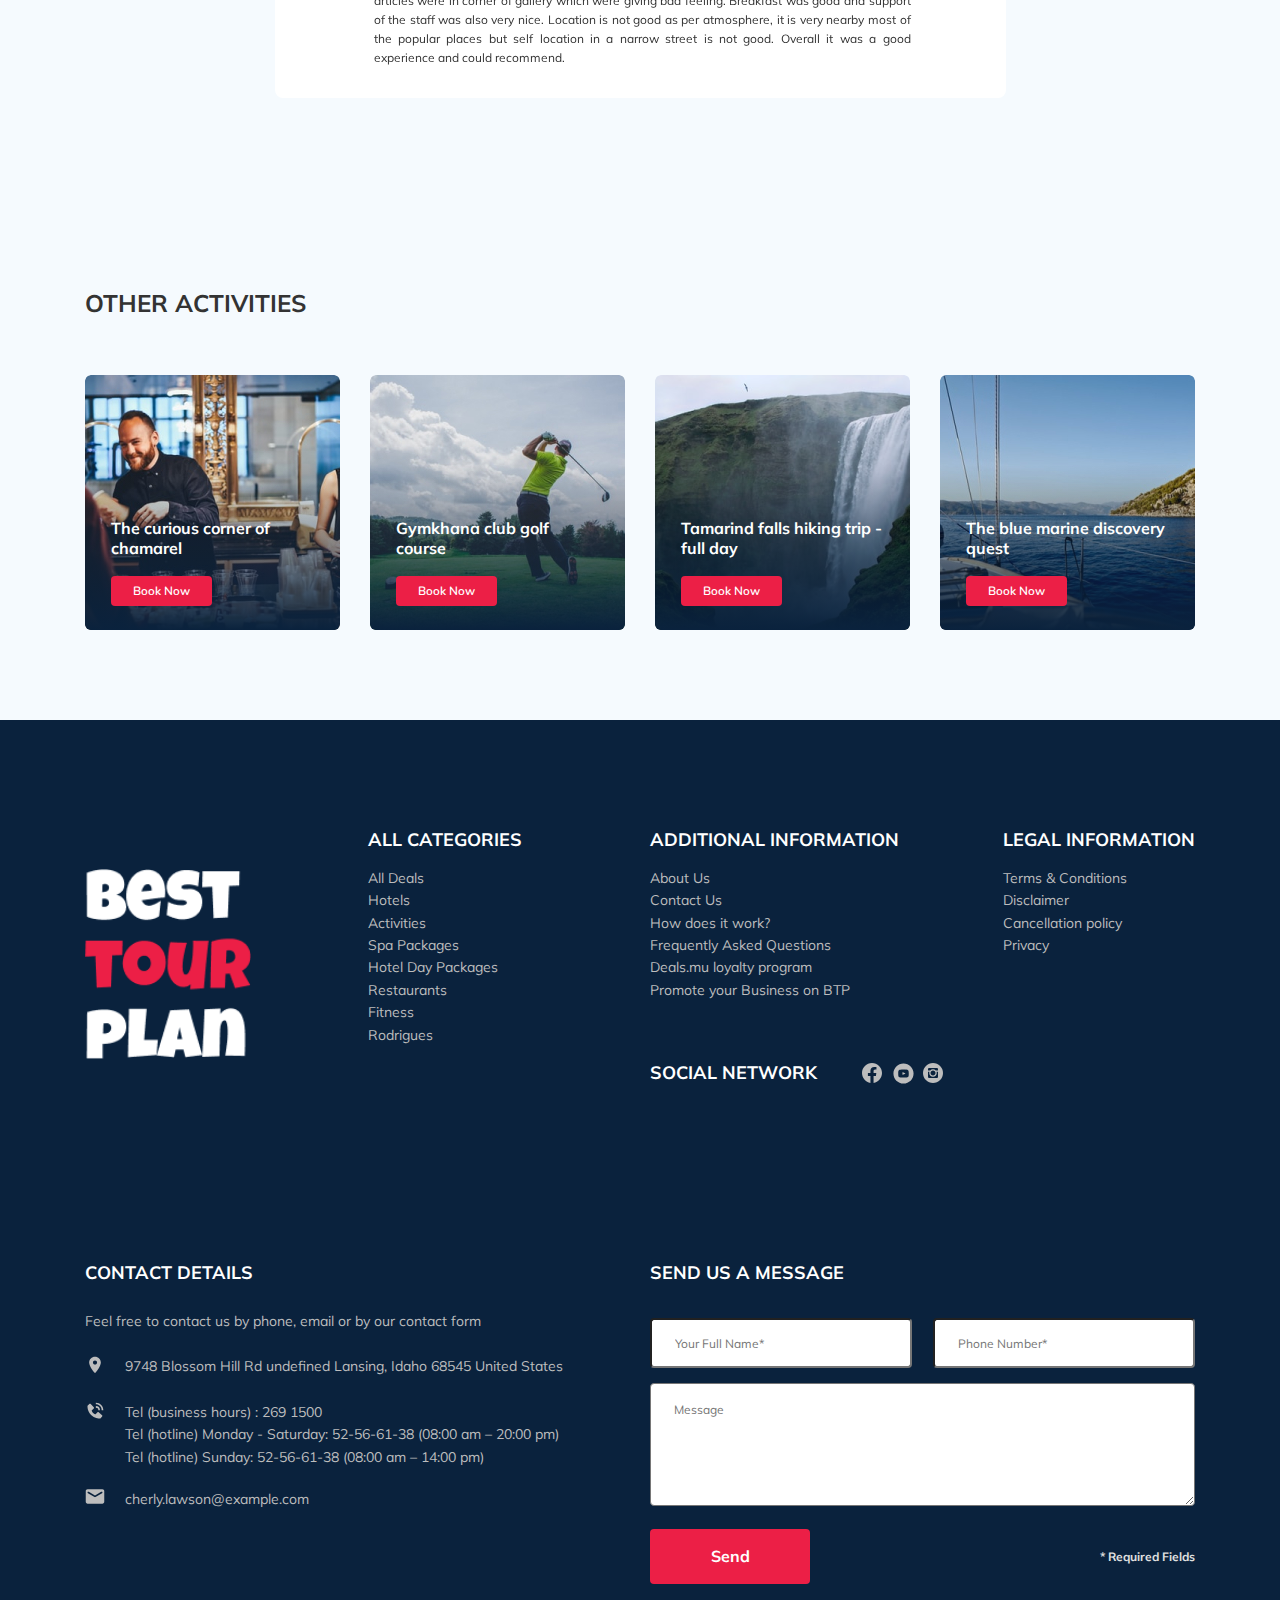
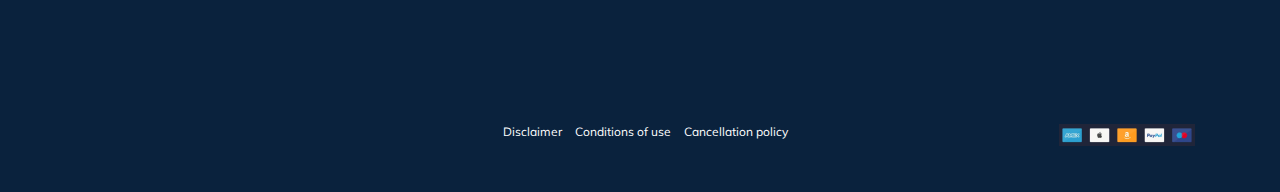
==== commit 9de9af07: "fix text, font size and input on modal window" ====
--- a/index.html
+++ b/index.html
@@ -381,7 +381,7 @@
                 </div>
                 <!-- /.footer-list -->
                 <div class="footer__contact-details contact-details">
-                    <h3 class="footer__title">Contact Details</h3>
+                    <h3 class="footer__title contact-details__title">Contact Details</h3>
                     <p class="footer__text">Feel free to contact us by phone, email or by our contact form</p>
                     <ul class="footer__ul">
                         <li class="footer__item footer__item--mb-2">
@@ -457,7 +457,7 @@
             <a href="#" class="modal__close">
                 <img src="img/close.svg" alt="Icon: close">
             </a>
-            <h3 class="modal__title modal__title--mb-3">Send us a message</h3>
+            <h3 class="modal__title modal__title--mt-0">Booking</h3>
             <form action="send.php" method="POST" class="modal__form">
                 <input type="text" 
                     name="name" 
@@ -467,6 +467,10 @@
                     name="phone" 
                     class="modal__input" 
                     placeholder="Phone Number*">
+                <input type="text" 
+                    name="email" 
+                    class="modal__input" 
+                    placeholder="Email*">
                 <textarea 
                     name="message" 
                     class="modal__textarea" 
--- a/css/style.css
+++ b/css/style.css
@@ -1137,6 +1137,7 @@
           align-items: start;
   grid-auto-rows: minmax(40px, -webkit-min-content);
   grid-auto-rows: minmax(40px, min-content);
+  grid-row-gap: 60px;
 }
 
 .footer__ul {
@@ -1326,6 +1327,10 @@
   grid-column: span 2;
   -ms-grid-row: 4;
       grid-row-start: 4;
+}
+
+.contact-details__title {
+  margin-bottom: 26px;
 }
 
 .contact-form {
@@ -1437,6 +1442,17 @@
   text-align: center;
 }
 
+.modal__title--mt-0 {
+  margin-top: 0;
+}
+
+.modal__button {
+  font-style: normal;
+  font-weight: bold;
+  font-size: 12px;
+  line-height: 15px;
+}
+
 .modal__button-wrapper {
   width: 100%;
   display: -webkit-box;
@@ -1488,9 +1504,9 @@
     grid-row: 2;
     -ms-flex-preferred-size: 100%;
         flex-basis: 100%;
+    margin-left: 18px;
   }
   .additional-info {
-    margin-left: 18px;
     -ms-grid-column: 2;
     -ms-grid-column-span: 2;
     grid-column: 2/4;
@@ -1559,6 +1575,9 @@
   }
   .widget {
     margin-top: 23px;
+  }
+  .contact-details {
+    margin-top: 26px;
   }
   .navbar-top {
     padding-top: 30px;
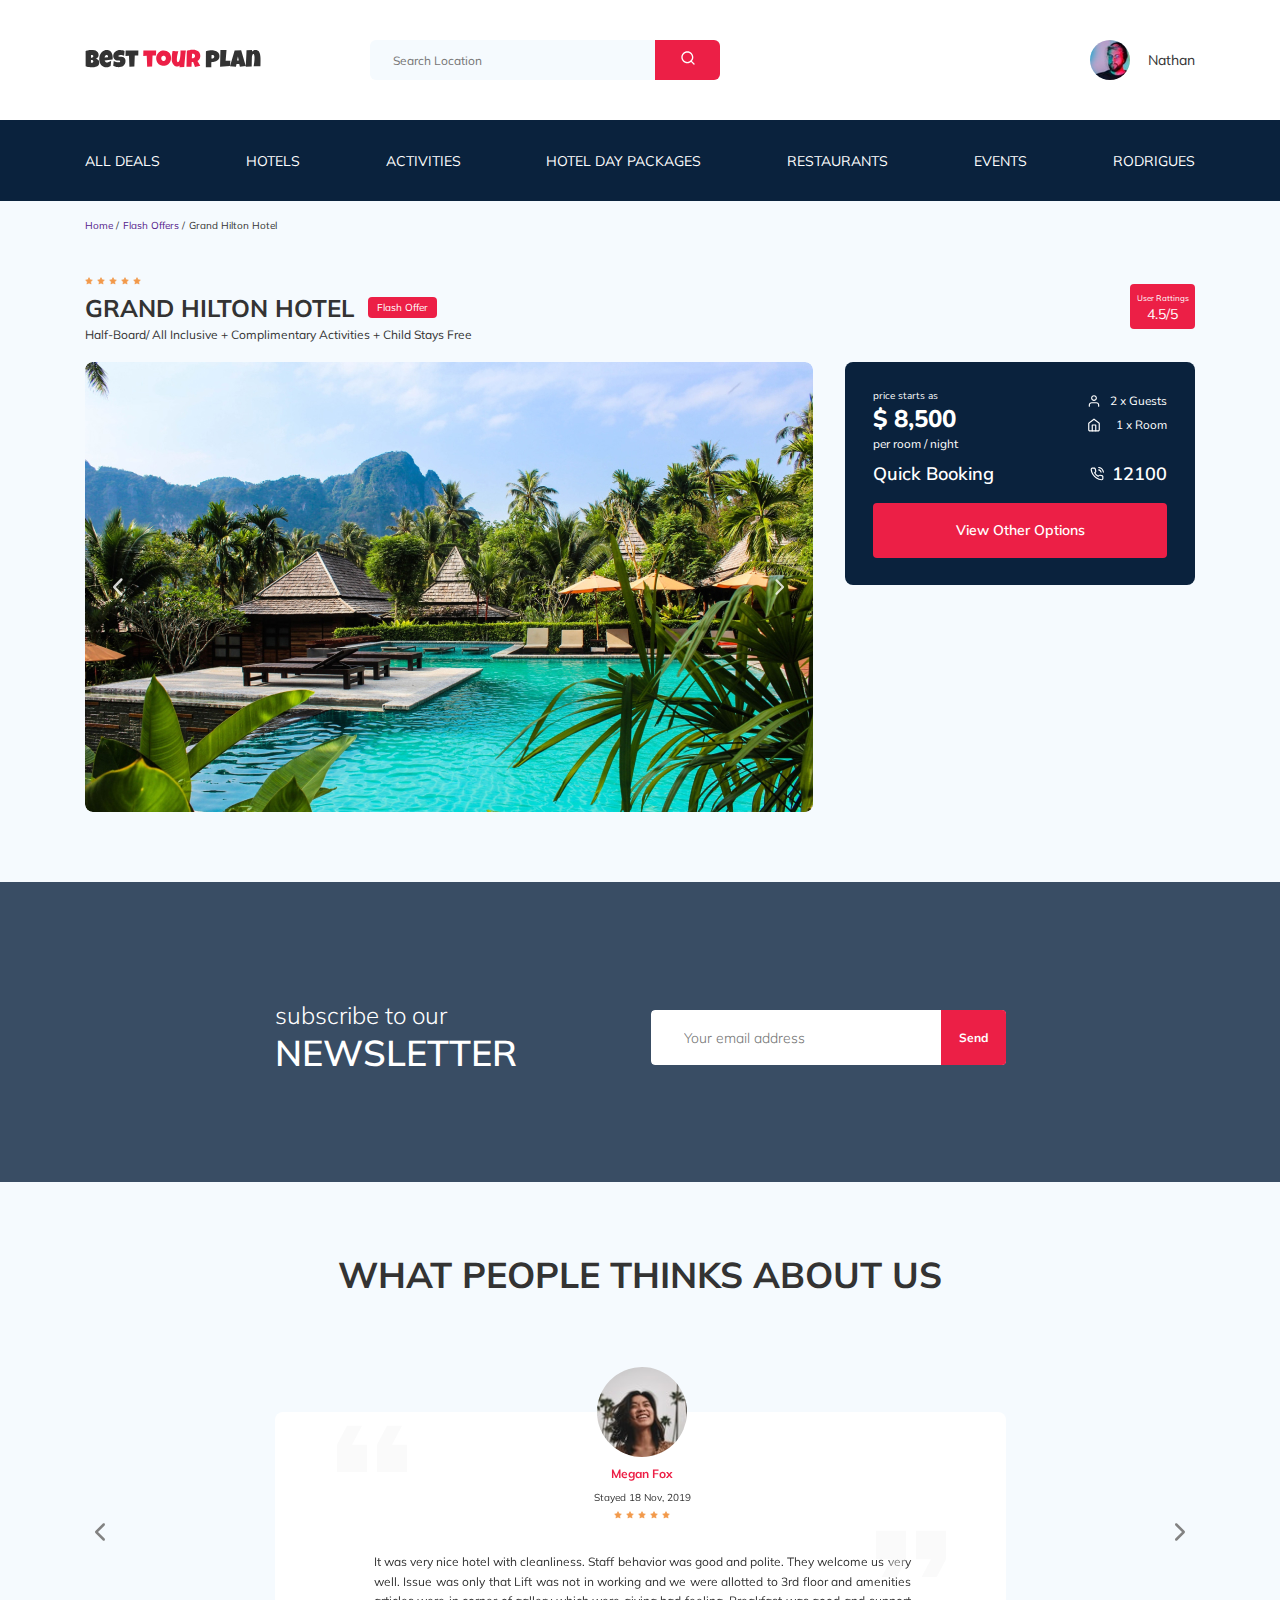
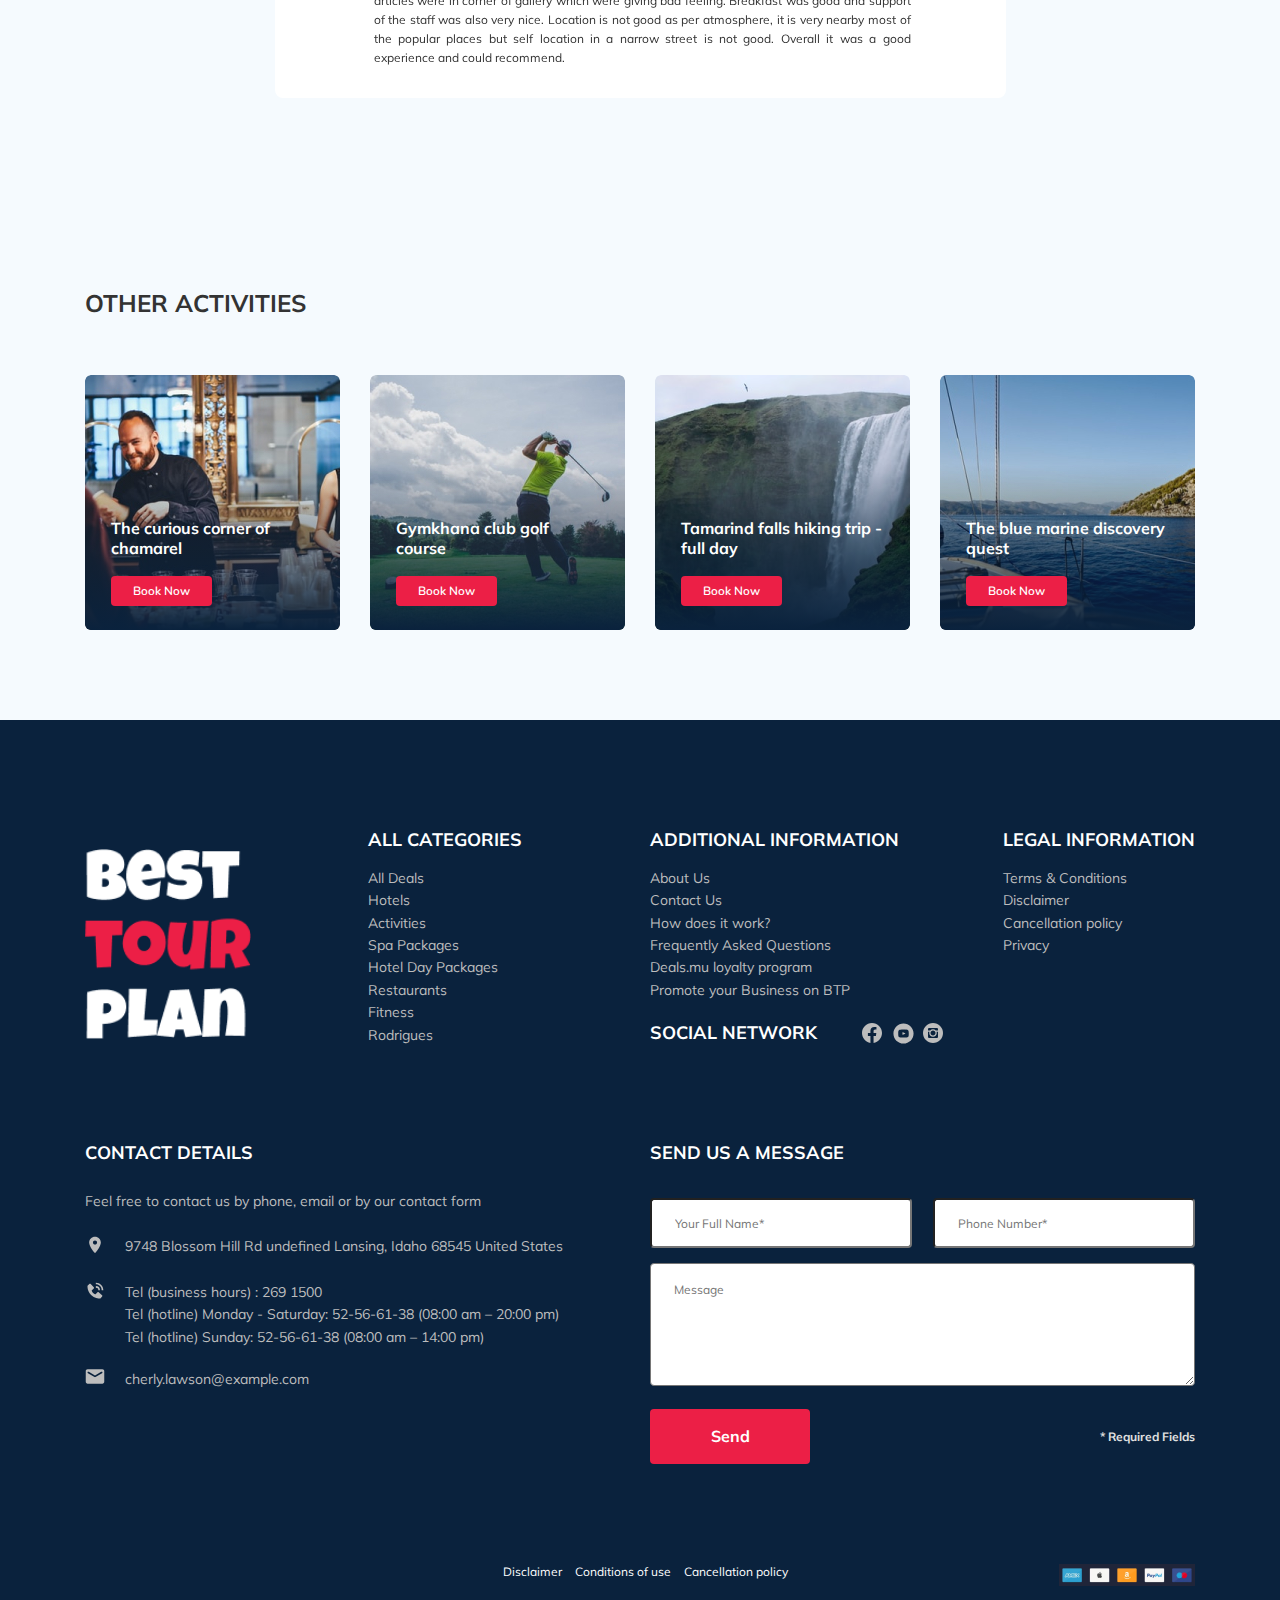
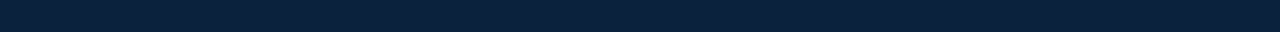
==== commit 4a74a9e8: "add form validation and mask for phone" ====
--- a/index.html
+++ b/index.html
@@ -191,8 +191,8 @@
                 subscribe to our
                 <span class="newsletter-title__strong">Newsletter</span>
             </h2>
-            <form action="send.php" method="POST" class="subscribe newsletter__subscribe">
-                <input type="text" name="email" class="subscribe__input" placeholder="Your email address">
+            <form action="send.php" method="POST" class="form subscribe newsletter__subscribe">
+                <input type="email" name="email" required class="subscribe__input" placeholder="Your email address">
                 <button class="subscribe__button">Send</button>
             </form>
         </div>
@@ -409,17 +409,23 @@
                 <!-- /.footer__contact-details -->
                 <div class="footer__contact-form contact-form">
                     <h3 class="footer__title footer__title--mb-3">Send us a message</h3>
-                    <form action="send.php" method="POST" class="footer__form">
-                        <input type="text" 
+                    <form action="send.php" method="POST" class="footer__form form">
+                        <div class="footer__input-group">
+                            <input type="text" 
                             name="name" 
                             id="name" 
+                            required
                             class="footer__input" 
                             placeholder="Your Full Name*">
-                        <input type="text" 
+                        </div>
+                        <div class="footer__input-group">
+                            <input type="tel" 
                             name="phone" 
                             id="phone" 
-                            class="footer__input" 
+                            required
+                            class="footer__input phone" 
                             placeholder="Phone Number*">
+                        </div>
                         <textarea 
                             name="message" 
                             id="message" 
@@ -458,18 +464,22 @@
                 <img src="img/close.svg" alt="Icon: close">
             </a>
             <h3 class="modal__title modal__title--mt-0">Booking</h3>
-            <form action="send.php" method="POST" class="modal__form">
+            <form action="send.php" method="POST" class="modal__form form">
                 <input type="text" 
                     name="name" 
-                    class="modal__input" 
+                    class="modal__input"
+                    minlength="2"
+                    required 
                     placeholder="Your Full Name*">
-                <input type="text" 
+                <input type="tel" 
                     name="phone" 
-                    class="modal__input" 
+                    class="modal__input phone" 
+                    required 
                     placeholder="Phone Number*">
-                <input type="text" 
+                <input type="email" 
                     name="email" 
                     class="modal__input" 
+                    required 
                     placeholder="Email*">
                 <textarea 
                     name="message" 
@@ -487,7 +497,9 @@
     </div>
     <!-- /.modal -->
     <script src="js/jquery-3.5.1.min.js"></script>
-    <script src="js/parallax.min.js"></script>    
+    <script src="js/parallax.min.js"></script>  
+    <script src="js/jquery.validate.min.js"></script>
+    <script src="js/jquery.mask.min.js"></script>
     <script src="js/swiper-bundle.min.js"></script>
     <script src="js/main.js"></script>
 </body>
--- a/css/style.css
+++ b/css/style.css
@@ -44,6 +44,12 @@
   padding: 18px;
   min-width: 160px;
   min-height: 50px;
+}
+
+.invalid {
+  color: red;
+  font-size: 12px;
+  position: relative;
 }
 
 html {
@@ -1137,7 +1143,6 @@
           align-items: start;
   grid-auto-rows: minmax(40px, -webkit-min-content);
   grid-auto-rows: minmax(40px, min-content);
-  grid-row-gap: 60px;
 }
 
 .footer__ul {
@@ -1227,11 +1232,15 @@
 }
 
 .footer__input {
+  width: 100%;
+  font-size: 12px;
+  line-height: 15px;
+}
+
+.footer__input-group {
   margin-bottom: 15px;
   -ms-flex-preferred-size: 48%;
       flex-basis: 48%;
-  font-size: 12px;
-  line-height: 15px;
 }
 
 .footer__form {
@@ -1315,6 +1324,13 @@
   -ms-grid-row: 1;
   -ms-grid-row-span: 3;
   grid-row: 1 / 4;
+}
+
+.additional-info {
+  -ms-grid-column: 3;
+      grid-column-start: 3;
+  -ms-grid-row: 1;
+      grid-row-start: 1;
 }
 
 .social-network {
@@ -1410,7 +1426,7 @@
   font-size: 12px;
   line-height: 15px;
   width: 100%;
-  margin-bottom: 15px;
+  margin-top: 15px;
 }
 
 .modal__textarea {
@@ -1423,6 +1439,7 @@
   width: 100%;
   min-height: 123px;
   margin-bottom: 15px;
+  margin-top: 15px;
 }
 
 .modal__info {
@@ -1438,7 +1455,6 @@
   font-weight: bold;
   font-size: 18px;
   line-height: 23px;
-  margin-bottom: 15px;
   text-align: center;
 }
 
@@ -1483,7 +1499,7 @@
     width: 230px;
     height: 230px;
   }
-  .footer__input {
+  .footer__input-group {
     -ms-flex-preferred-size: 100%;
         flex-basis: 100%;
   }
@@ -1577,7 +1593,7 @@
     margin-top: 23px;
   }
   .contact-details {
-    margin-top: 26px;
+    margin-top: 21px;
   }
   .navbar-top {
     padding-top: 30px;
@@ -1829,7 +1845,7 @@
   .reviews-slider__item:before, .reviews-slider__item:after {
     display: none;
   }
-  .footer__input {
+  .footer__input-group {
     -ms-flex-preferred-size: 100%;
         flex-basis: 100%;
   }
@@ -1900,6 +1916,9 @@
             order: -1;
     -ms-flex-preferred-size: 100%;
         flex-basis: 100%;
+    margin-bottom: 15px;
+  }
+  .footer__textarea {
     margin-bottom: 15px;
   }
   .footer__button-wrapper {
